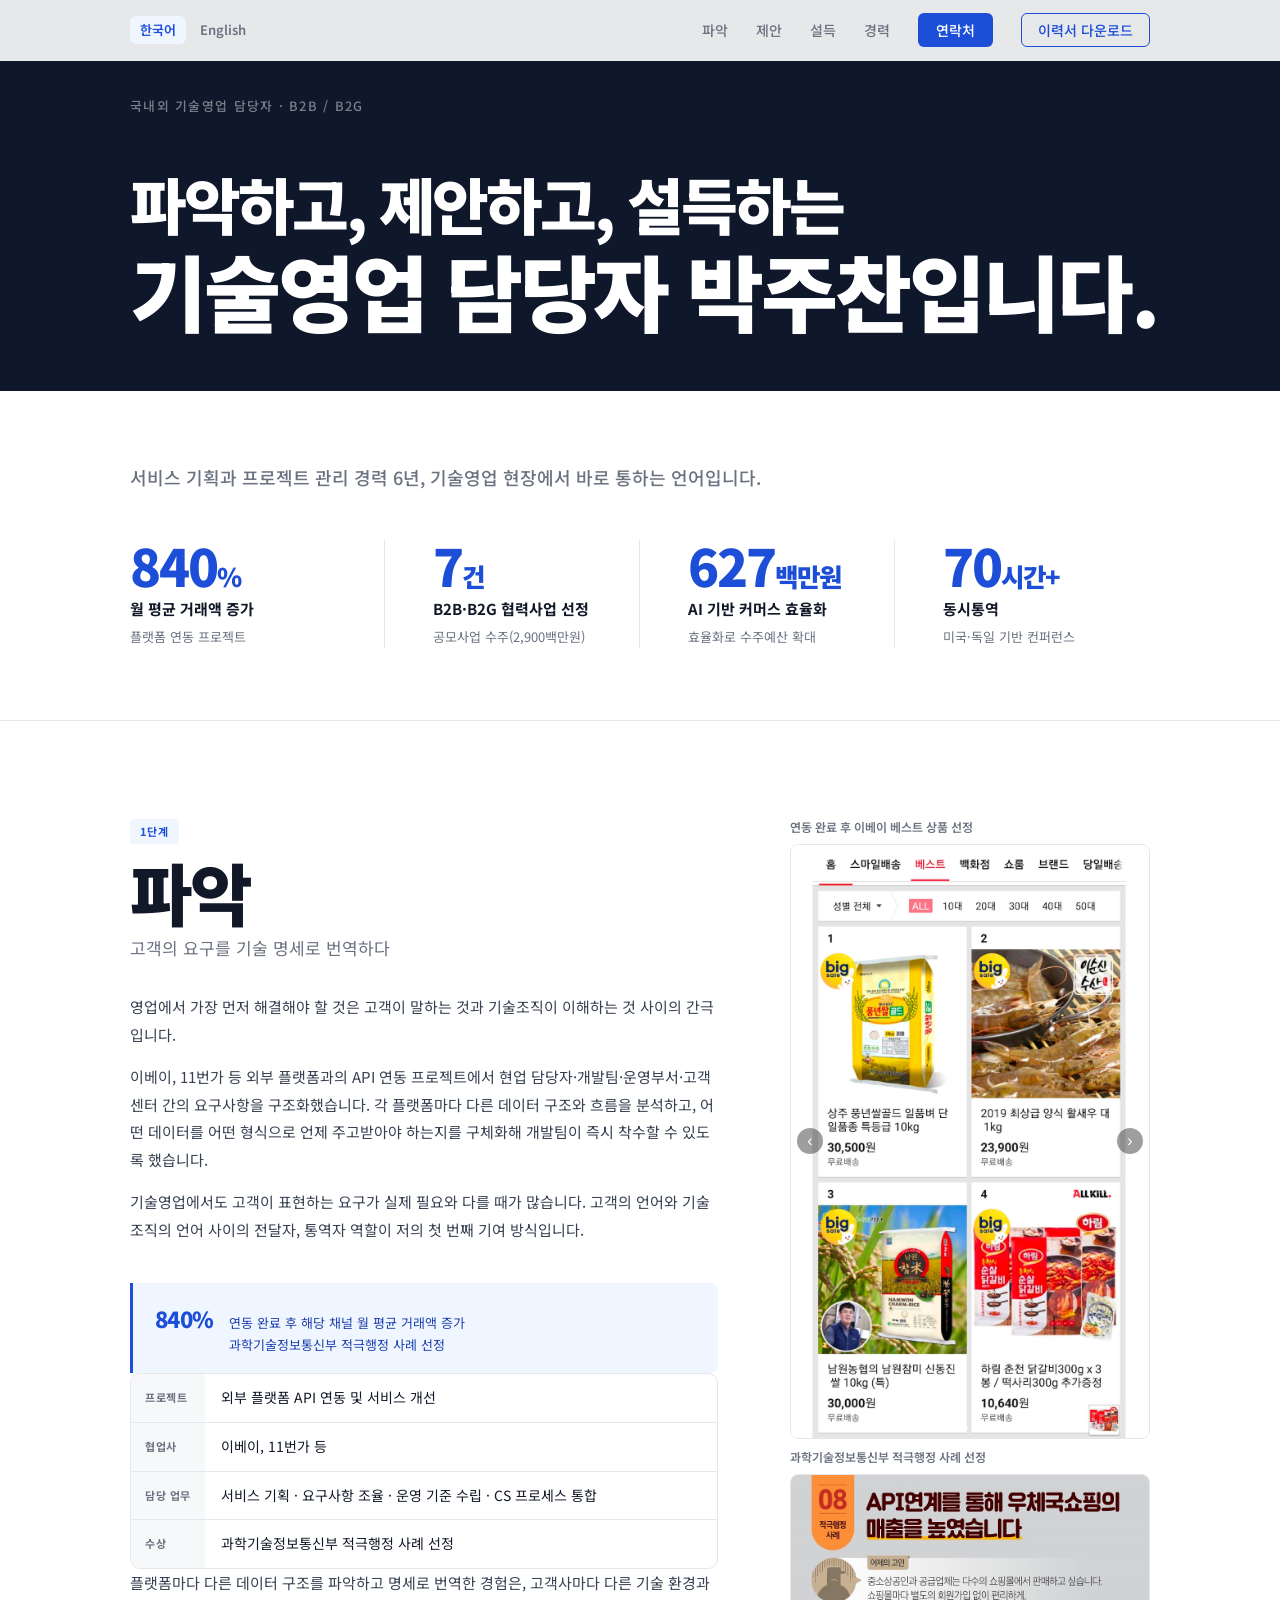
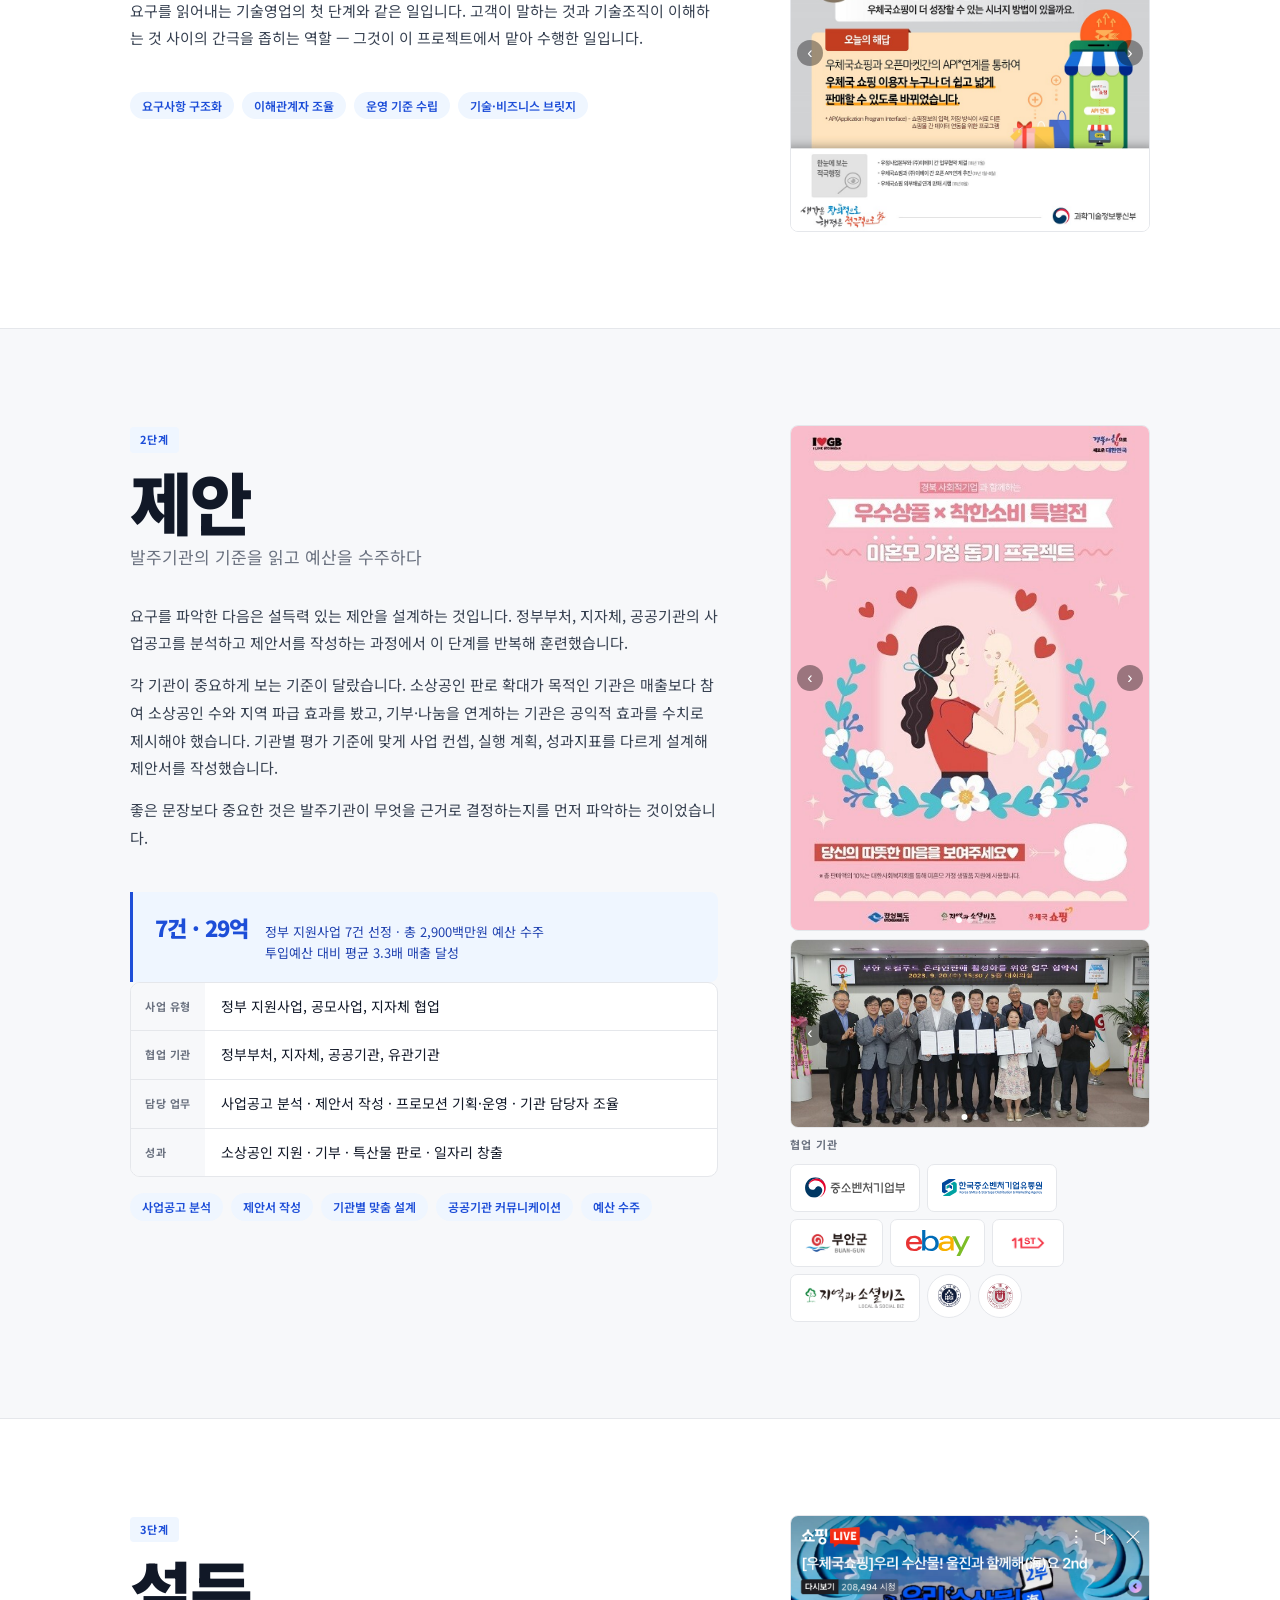
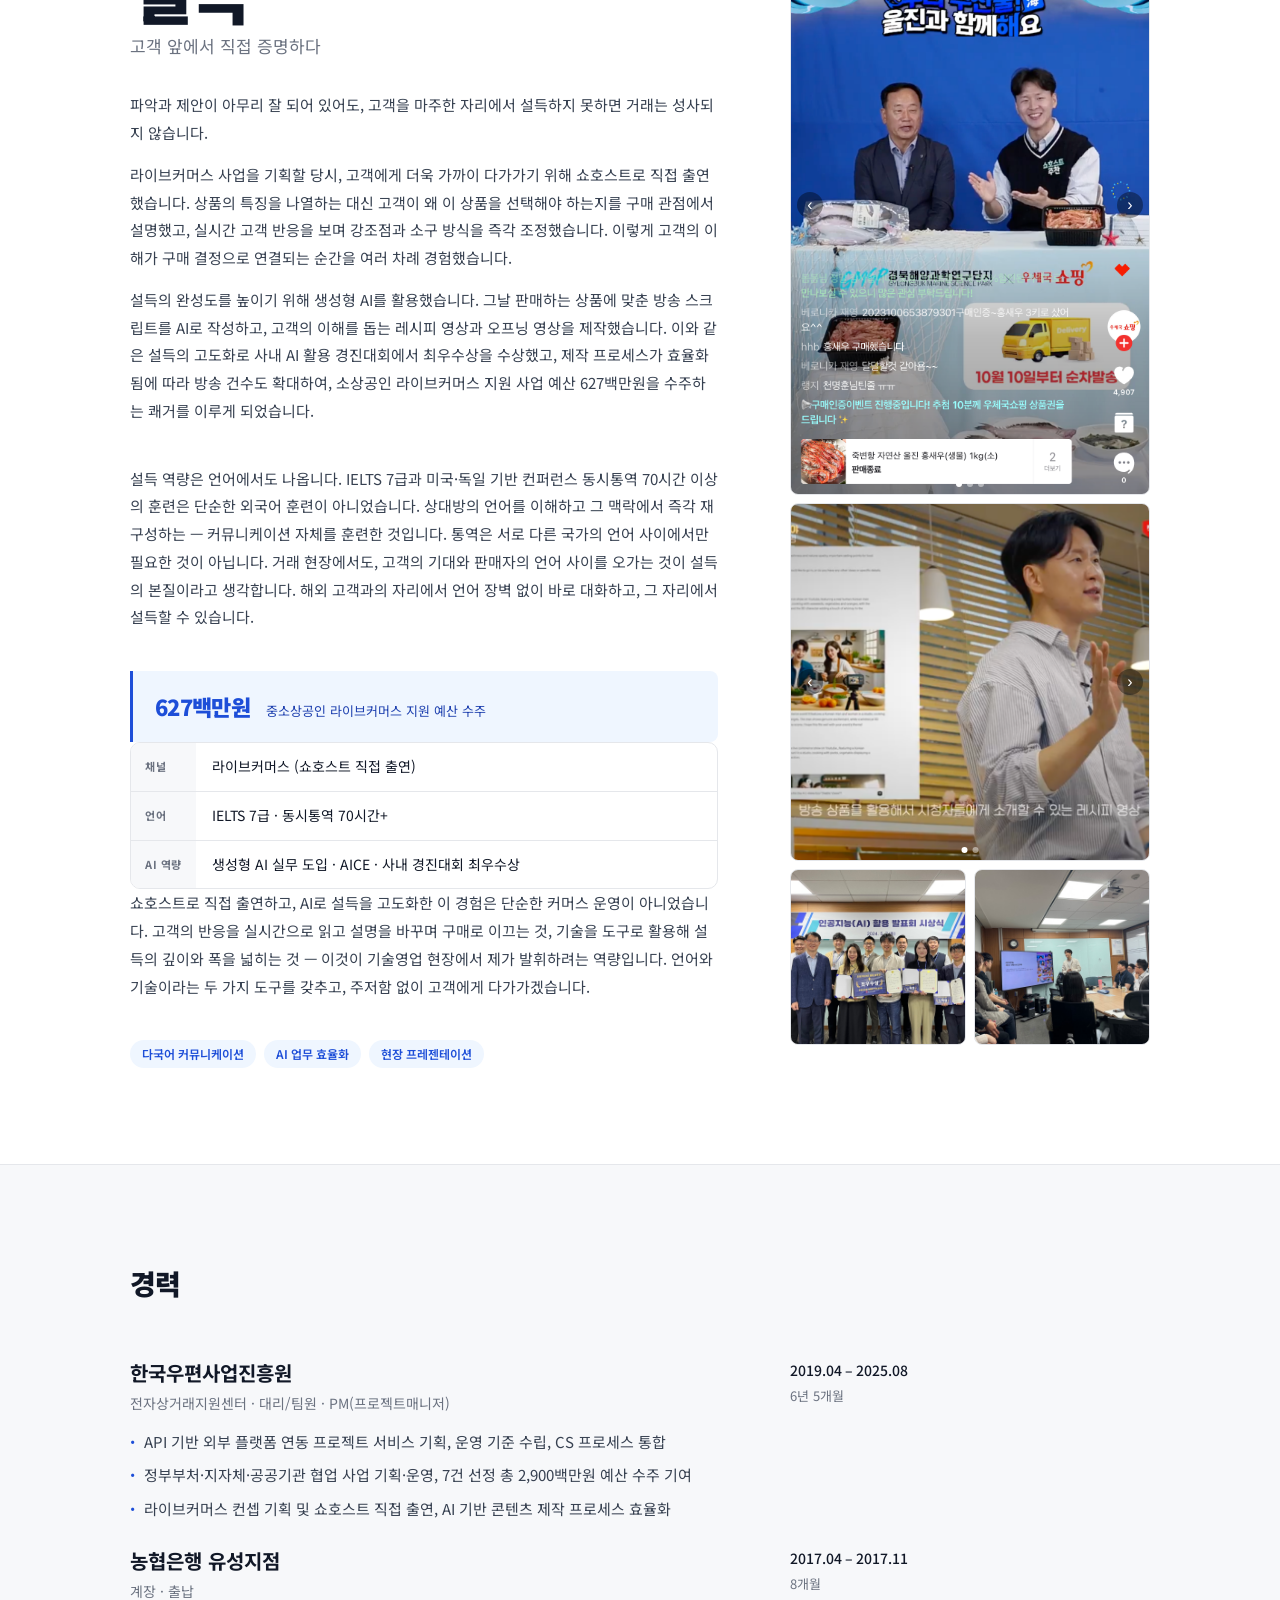
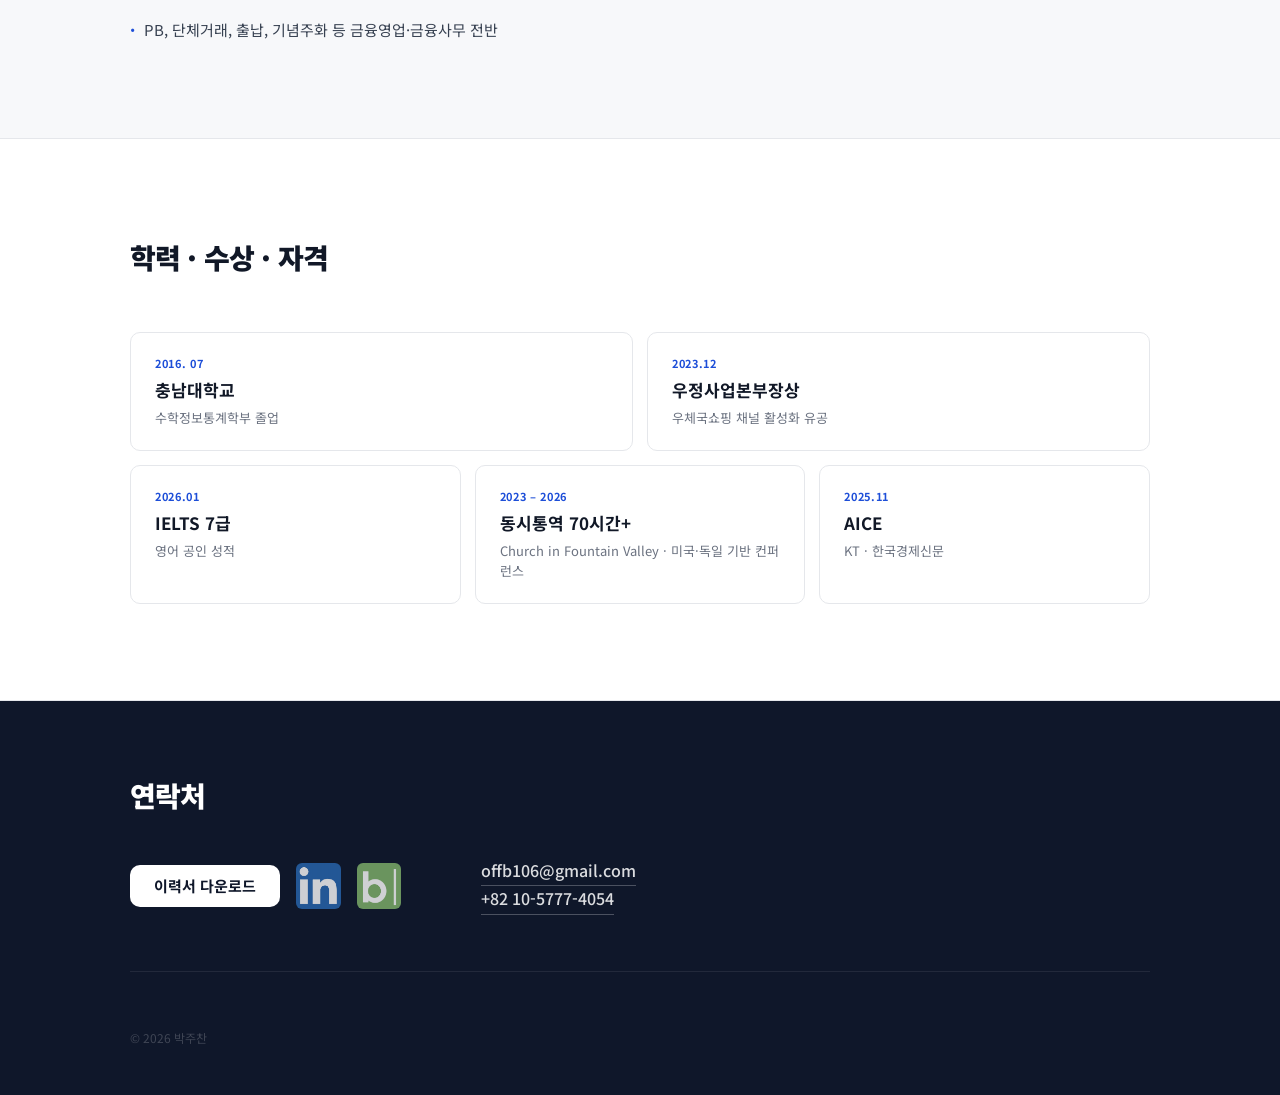
==== index.html @ 2ebd1a67 "Initial portfolio deployment Co-Authored-By: Claude Sonnet 4.6 <noreply@anthropic.com>" ====
<!DOCTYPE html>
<html lang="ko">
<head>
  <meta charset="UTF-8">
  <meta name="viewport" content="width=device-width, initial-scale=1.0">
  <title>박주찬 · 기술영업 담당자</title>
  <link rel="preconnect" href="https://fonts.googleapis.com">
  <link rel="preconnect" href="https://fonts.gstatic.com" crossorigin>
  <link href="https://fonts.googleapis.com/css2?family=Noto+Sans+KR:wght@300;400;500;700;900&display=swap" rel="stylesheet">
  <link rel="stylesheet" href="styles.css">
</head>
<body>

  <!-- ── Nav ── -->
  <nav class="site-nav" id="site-nav">
    <div class="nav-inner">
      <div class="lang-switch">
        <a href="index.html" class="lang-btn active">한국어</a>
        <a href="index-en.html" class="lang-btn">English</a>
      </div>
      <ul class="nav-links">
        <li><a href="#case-01">파악</a></li>
        <li><a href="#case-02">제안</a></li>
        <li><a href="#case-03">설득</a></li>
        <li><a href="#career">경력</a></li>
        <li><a href="#contact" class="btn-contact">연락처</a></li>
        <li><a href="[이력서] 20260617 파악하고, 제안하고, 설득하는 국내외 기술영업 담당자_offb106.pdf" download class="btn-nav-dl">이력서 다운로드</a></li>
      </ul>
    </div>
  </nav>

  <!-- ── 1  Hero ── -->
  <section class="hero" id="hero">
    <div class="container">
      

      
      <p class="eyebrow">국내외 기술영업 담당자 · B2B / B2G</p>
      <h1><span class="h1-pre">파악하고, 제안하고, 설득하는</span><br><span class="h1-main">기술영업 담당자 박주찬입니다.</span></h1>

    </div>
  </section>

  <!-- ── 2  Metrics ── -->
  <section class="metrics" id="metrics">
    <div class="container">
      
      <p class="metrics-intro">서비스 기획과 프로젝트 관리 경력 6년, 기술영업 현장에서 바로 통하는 언어입니다.</p>
      <div class="metrics-grid">

        <div class="metric-item fade-in">
          
          <div class="metric-val"><span class="count" data-target="840">0</span><span style="font-size:.5em">%</span></div>
          <div class="metric-label">월 평균 거래액 증가</div>
          <div class="metric-note">플랫폼 연동 프로젝트</div>
        </div>

        <div class="metric-item fade-in">
          
          <div class="metric-val"><span class="count" data-target="7">0</span><span style="font-size:.5em">건</span></div>
          <div class="metric-label">B2B·B2G 협력사업 선정</div>
          <div class="metric-note">공모사업 수주(2,900백만원)</div>
        </div>

        <div class="metric-item fade-in">
          
          <div class="metric-val"><span class="count" data-target="627">0</span><span style="font-size:.5em">백만원</span></div>
          <div class="metric-label">AI 기반 커머스 효율화</div>
          <div class="metric-note">효율화로 수주예산 확대</div>
        </div>

        <div class="metric-item fade-in">
          
          <div class="metric-val"><span class="count" data-target="70">0</span><span style="font-size:.5em">시간+</span></div>
          <div class="metric-label">동시통역</div>
          <div class="metric-note">미국·독일 기반 컨퍼런스</div>
        </div>

      </div>
    </div>
  </section>

  <!-- ── 3  파악 ── -->
  <section class="case-section" id="case-01">
    <div class="container">
      
      <div class="case-grid fade-in">

        <div class="case-body">
          

          
          <span class="case-tag">1단계</span>
          <h2 class="case-heading">파악</h2>
          <p class="case-subheading">고객의 요구를 기술 명세로 번역하다</p>

          
          <div class="case-text">
            <p>영업에서 가장 먼저 해결해야 할 것은 고객이 말하는 것과 기술조직이 이해하는 것 사이의 간극입니다.</p>
            <p>이베이, 11번가 등 외부 플랫폼과의 API 연동 프로젝트에서 현업 담당자·개발팀·운영부서·고객센터 간의 요구사항을 구조화했습니다. 각 플랫폼마다 다른 데이터 구조와 흐름을 분석하고, 어떤 데이터를 어떤 형식으로 언제 주고받아야 하는지를 구체화해 개발팀이 즉시 착수할 수 있도록 했습니다.</p>
            <p>기술영업에서도 고객이 표현하는 요구가 실제 필요와 다를 때가 많습니다. 고객의 언어와 기술조직의 언어 사이의 전달자, 통역자 역할이 저의 첫 번째 기여 방식입니다.</p>
          </div>

          
          <div class="case-outcome">
            <span class="outcome-num">840%</span>
            <span class="outcome-text">연동 완료 후 해당 채널 월 평균 거래액 증가<br>과학기술정보통신부 적극행정 사례 선정</span>
          </div>

          
          <dl class="info-list">
            <dt>프로젝트</dt>
            <dd>외부 플랫폼 API 연동 및 서비스 개선</dd>
            <dt>협업사</dt>
            <dd>이베이, 11번가 등</dd>
            <dt>담당 업무</dt>
            <dd>서비스 기획 · 요구사항 조율 · 운영 기준 수립 · CS 프로세스 통합</dd>
            <dt>수상</dt>
            <dd>과학기술정보통신부 적극행정 사례 선정</dd>
          </dl>

          
          <div class="case-text">
            <p>플랫폼마다 다른 데이터 구조를 파악하고 명세로 번역한 경험은, 고객사마다 다른 기술 환경과 요구를 읽어내는 기술영업의 첫 단계와 같은 일입니다. 고객이 말하는 것과 기술조직이 이해하는 것 사이의 간극을 좁히는 역할 — 그것이 이 프로젝트에서 맡아 수행한 일입니다.</p>
          </div>
          <div class="skill-tags">
            <span class="skill-tag">요구사항 구조화</span>
            <span class="skill-tag">이해관계자 조율</span>
            <span class="skill-tag">운영 기준 수립</span>
            <span class="skill-tag">기술·비즈니스 브릿지</span>
          </div>
        </div>

        <aside class="case-aside">
          
          
          <div class="case-gallery">
            <p class="gallery-caption">연동 완료 후 이베이 베스트 상품 선정</p>
            <div class="img-slider">
              <div class="slider-track">
                <img src="1. 플랫폼 연동 및 서비스 개선 프로젝트/이베이 베스트 1~4위 선정.png" alt="이베이 베스트 1~4위 선정" class="slider-slide">
                <img src="1. 플랫폼 연동 및 서비스 개선 프로젝트/이베이 일일 최고매출상품 선정.png" alt="이베이 일일 최고매출상품 선정" class="slider-slide">
              </div>
              <button class="slider-btn slider-prev" aria-label="이전">&#8249;</button>
              <button class="slider-btn slider-next" aria-label="다음">&#8250;</button>
              <div class="slider-dots">
                <button class="slider-dot active" aria-label="1번 사진"></button>
                <button class="slider-dot" aria-label="2번 사진"></button>
              </div>
            </div>
            <p class="gallery-caption">과학기술정보통신부 적극행정 사례 선정</p>
            <div class="img-slider">
              <div class="slider-track">
                <img src="1. 플랫폼 연동 및 서비스 개선 프로젝트/과학기술정보통신부 적극행정 사례 선정.jpg" alt="과학기술정보통신부 적극행정 사례 선정" class="slider-slide">
                <img src="1. 플랫폼 연동 및 서비스 개선 프로젝트/연동결과_11번가.png" alt="11번가 연동 결과" class="slider-slide">
              </div>
              <button class="slider-btn slider-prev" aria-label="이전">&#8249;</button>
              <button class="slider-btn slider-next" aria-label="다음">&#8250;</button>
              <div class="slider-dots">
                <button class="slider-dot active" aria-label="1번 사진"></button>
                <button class="slider-dot" aria-label="2번 사진"></button>
              </div>
            </div>
          </div>
        </aside>

      </div>

      <div class="case-body">
        <div class="case-main">
          
        </div>
        <aside class="case-aside"></aside>
      </div>
    </div>
  </section>

  <!-- ── 4  제안 ── -->
  <section class="case-section case-alt" id="case-02">
    <div class="container">
      
      <div class="case-grid fade-in">

        <div class="case-main">
          

          
          <span class="case-tag">2단계</span>
          <h2 class="case-heading">제안</h2>
          <p class="case-subheading">발주기관의 기준을 읽고 예산을 수주하다</p>

          
          <div class="case-text">
            <p>요구를 파악한 다음은 설득력 있는 제안을 설계하는 것입니다. 정부부처, 지자체, 공공기관의 사업공고를 분석하고 제안서를 작성하는 과정에서 이 단계를 반복해 훈련했습니다.</p>
            <p>각 기관이 중요하게 보는 기준이 달랐습니다. 소상공인 판로 확대가 목적인 기관은 매출보다 참여 소상공인 수와 지역 파급 효과를 봤고, 기부·나눔을 연계하는 기관은 공익적 효과를 수치로 제시해야 했습니다. 기관별 평가 기준에 맞게 사업 컨셉, 실행 계획, 성과지표를 다르게 설계해 제안서를 작성했습니다.</p>
            <p>좋은 문장보다 중요한 것은 발주기관이 무엇을 근거로 결정하는지를 먼저 파악하는 것이었습니다.</p>
          </div>

          
          <div class="case-outcome">
            <span class="outcome-num">7건 · 29억</span>
            <span class="outcome-text">정부 지원사업 7건 선정 · 총 2,900백만원 예산 수주<br>투입예산 대비 평균 3.3배 매출 달성</span>
          </div>

          

          
          <dl class="info-list">
            <dt>사업 유형</dt>
            <dd>정부 지원사업, 공모사업, 지자체 협업</dd>
            <dt>협업 기관</dt>
            <dd>정부부처, 지자체, 공공기관, 유관기관</dd>
            <dt>담당 업무</dt>
            <dd>사업공고 분석 · 제안서 작성 · 프로모션 기획·운영 · 기관 담당자 조율</dd>
            <dt>성과</dt>
            <dd>소상공인 지원 · 기부 · 특산물 판로 · 일자리 창출</dd>
          </dl>
          <div class="skill-tags">
            <span class="skill-tag">사업공고 분석</span>
            <span class="skill-tag">제안서 작성</span>
            <span class="skill-tag">기관별 맞춤 설계</span>
            <span class="skill-tag">공공기관 커뮤니케이션</span>
            <span class="skill-tag">예산 수주</span>
          </div>
        </div>

        <aside class="case-aside">
          
          <div class="case-gallery">
            <div class="img-slider">
              <div class="slider-track">
                <img src="2. 대외 협업형 사업 및 온라인 프로모션 운영/미혼모돕기.png" alt="미혼모돕기 1" class="slider-slide">
                <img src="2. 대외 협업형 사업 및 온라인 프로모션 운영/미혼모돕기2.jpg" alt="미혼모돕기 2" class="slider-slide">
                <img src="2. 대외 협업형 사업 및 온라인 프로모션 운영/부안 일자리.png" alt="부안 일자리" class="slider-slide">
              </div>
              <button class="slider-btn slider-prev" aria-label="이전">&#8249;</button>
              <button class="slider-btn slider-next" aria-label="다음">&#8250;</button>
              <div class="slider-dots">
                <button class="slider-dot active" aria-label="1번 사진"></button>
                <button class="slider-dot" aria-label="2번 사진"></button>
                <button class="slider-dot" aria-label="3번 사진"></button>
              </div>
            </div>
            <div class="img-slider">
              <div class="slider-track">
                <img src="2. 대외 협업형 사업 및 온라인 프로모션 운영/부안군 협약.jpg" alt="부안군 협약" class="slider-slide">
                <img src="2. 대외 협업형 사업 및 온라인 프로모션 운영/중소기업유통센터.png" alt="중소기업유통센터" class="slider-slide">
              </div>
              <button class="slider-btn slider-prev" aria-label="이전">&#8249;</button>
              <button class="slider-btn slider-next" aria-label="다음">&#8250;</button>
              <div class="slider-dots">
                <button class="slider-dot active" aria-label="1번 사진"></button>
                <button class="slider-dot" aria-label="2번 사진"></button>
              </div>
            </div>
            <div class="partner-section">
              <p class="partner-label">협업 기관</p>
              <div class="partner-logos">
                <div class="logo-card"><img src="logos/mss.svg" alt="중소벤처기업부"></div>
                <div class="logo-card"><img src="logos/kodma.svg" alt="한국중소벤처기업유통원"></div>
                <div class="logo-card"><img src="logos/buan.jpg" alt="부안군"></div>
                <div class="logo-card"><img src="logos/ebay.svg" alt="이베이"></div>
                <div class="logo-card logo-wide"><img src="logos/11st.png" alt="11번가"></div>
                <div class="logo-card"><img src="logos/sebiz.png" alt="지역과소셜비즈"></div>
                <div class="logo-card logo-circle"><img src="logos/Hannam_univ.gif" alt="한남대학교"></div>
                <div class="logo-card logo-circle"><img src="logos/Mokwon-Univ.jpg" alt="목원대학교"></div>
              </div>
            </div>
          </div>
        </aside>

      </div>
    </div>
  </section>

  <!-- ── 5  설득 ── -->
  <section class="case-section" id="case-03">
    <div class="container">
      
      <div class="case-grid fade-in">

        <div class="case-main">
          

          
          <span class="case-tag">3단계</span>
          <h2 class="case-heading">설득</h2>
          <p class="case-subheading">고객 앞에서 직접 증명하다</p>

          
          <div class="case-text">
            <p>파악과 제안이 아무리 잘 되어 있어도, 고객을 마주한 자리에서 설득하지 못하면 거래는 성사되지 않습니다.</p>
            <p>라이브커머스 사업을 기획할 당시, 고객에게 더욱 가까이 다가가기 위해 쇼호스트로 직접 출연했습니다. 상품의 특징을 나열하는 대신 고객이 왜 이 상품을 선택해야 하는지를 구매 관점에서 설명했고, 실시간 고객 반응을 보며 강조점과 소구 방식을 즉각 조정했습니다. 이렇게 고객의 이해가 구매 결정으로 연결되는 순간을 여러 차례 경험했습니다.</p>
            <p>설득의 완성도를 높이기 위해 생성형 AI를 활용했습니다. 그날 판매하는 상품에 맞춘 방송 스크립트를 AI로 작성하고, 고객의 이해를 돕는 레시피 영상과 오프닝 영상을 제작했습니다. 이와 같은 설득의 고도화로 사내 AI 활용 경진대회에서 최우수상을 수상했고, 제작 프로세스가 효율화됨에 따라 방송 건수도 확대하여, 소상공인 라이브커머스 지원 사업 예산 627백만원을 수주하는 쾌거를 이루게 되었습니다.</p>
          </div>

          
          <div class="case-text">
            <p>설득 역량은 언어에서도 나옵니다. IELTS 7급과 미국·독일 기반 컨퍼런스 동시통역 70시간 이상의 훈련은 단순한 외국어 훈련이 아니었습니다. 상대방의 언어를 이해하고 그 맥락에서 즉각 재구성하는 — 커뮤니케이션 자체를 훈련한 것입니다. 통역은 서로 다른 국가의 언어 사이에서만 필요한 것이 아닙니다. 거래 현장에서도, 고객의 기대와 판매자의 언어 사이를 오가는 것이 설득의 본질이라고 생각합니다. 해외 고객과의 자리에서 언어 장벽 없이 바로 대화하고, 그 자리에서 설득할 수 있습니다.</p>
          </div>

          
          <div class="case-outcome">
            <span class="outcome-num">627백만원</span>
            <span class="outcome-text">중소상공인 라이브커머스 지원 예산 수주</span>
          </div>

          
          
          <dl class="info-list">
            <dt>채널</dt>
            <dd>라이브커머스 (쇼호스트 직접 출연)</dd>
            <dt>언어</dt>
            <dd>IELTS 7급 · 동시통역 70시간+</dd>
            <dt>AI 역량</dt>
            <dd>생성형 AI 실무 도입 · AICE · 사내 경진대회 최우수상</dd>
          </dl>

          
          <div class="case-text">
            <p>쇼호스트로 직접 출연하고, AI로 설득을 고도화한 이 경험은 단순한 커머스 운영이 아니었습니다. 고객의 반응을 실시간으로 읽고 설명을 바꾸며 구매로 이끄는 것, 기술을 도구로 활용해 설득의 깊이와 폭을 넓히는 것 — 이것이 기술영업 현장에서 제가 발휘하려는 역량입니다. 언어와 기술이라는 두 가지 도구를 갖추고, 주저함 없이 고객에게 다가가겠습니다.</p>
          </div>
          <div class="skill-tags">
            <span class="skill-tag">다국어 커뮤니케이션</span>
            <span class="skill-tag">AI 업무 효율화</span>
            <span class="skill-tag">현장 프레젠테이션</span>
          </div>
        </div>

        <aside class="case-aside">
          
          <div class="case-gallery">
            <div class="img-slider">
              <div class="slider-track">
                <img src="3. 라이브커머스 및 AI기반 업무효율화/쇼호스트 1.png" alt="쇼호스트 1" class="slider-slide">
                <img src="3. 라이브커머스 및 AI기반 업무효율화/쇼호스트 2.png" alt="쇼호스트 2" class="slider-slide">
                <img src="3. 라이브커머스 및 AI기반 업무효율화/쇼호스트 3.png" alt="쇼호스트 3" class="slider-slide">
              </div>
              <button class="slider-btn slider-prev" aria-label="이전">&#8249;</button>
              <button class="slider-btn slider-next" aria-label="다음">&#8250;</button>
              <div class="slider-dots">
                <button class="slider-dot active" aria-label="1번 사진"></button>
                <button class="slider-dot" aria-label="2번 사진"></button>
                <button class="slider-dot" aria-label="3번 사진"></button>
              </div>
            </div>
            <div class="img-slider">
              <div class="slider-track">
                <img src="3. 라이브커머스 및 AI기반 업무효율화/인터뷰 영상 캡쳐 1.png" alt="인터뷰 영상 캡쳐 1" class="slider-slide gallery-square">
                <img src="3. 라이브커머스 및 AI기반 업무효율화/인터뷰 영상 캡쳐 2.png" alt="인터뷰 영상 캡쳐 2" class="slider-slide gallery-square">
              </div>
              <button class="slider-btn slider-prev" aria-label="이전">&#8249;</button>
              <button class="slider-btn slider-next" aria-label="다음">&#8250;</button>
              <div class="slider-dots">
                <button class="slider-dot active" aria-label="1번 사진"></button>
                <button class="slider-dot" aria-label="2번 사진"></button>
              </div>
            </div>
            <div class="gallery-grid-2">
              <img src="3. 라이브커머스 및 AI기반 업무효율화/인공지능 활용 발표회 1.jpeg" alt="인공지능 활용 발표회 1" class="gallery-img gallery-square">
              <img src="3. 라이브커머스 및 AI기반 업무효율화/인공지능 활용 발표회 2.jpeg" alt="인공지능 활용 발표회 2" class="gallery-img gallery-square">
            </div>
          </div>
        </aside>

      </div>
    </div>
  </section>

  <!-- ── 6  경력 ── -->
  <section class="case-section career-section" id="career">
    <div class="container">
      
      <h2 class="section-title">경력</h2>

      <div class="case-grid fade-in">
        <div class="case-main">
          
          <div class="career-content">
            <h3>한국우편사업진흥원</h3>
            <p class="career-role">전자상거래지원센터 · 대리/팀원 · PM(프로젝트매니저)</p>
            <ul>
              <li>API 기반 외부 플랫폼 연동 프로젝트 서비스 기획, 운영 기준 수립, CS 프로세스 통합</li>
              <li>정부부처·지자체·공공기관 협업 사업 기획·운영, 7건 선정 총 2,900백만원 예산 수주 기여</li>
              <li>라이브커머스 컨셉 기획 및 쇼호스트 직접 출연, AI 기반 콘텐츠 제작 프로세스 효율화</li>
            </ul>
          </div>
        </div>
        <aside class="case-aside">
          <div class="career-period">
            <span class="period-range">2019.04 – 2025.08</span>
            <span class="period-dur">6년 5개월</span>
          </div>
        </aside>
      </div>

      <div class="case-grid fade-in">
        <div class="case-main">
          
          <div class="career-content">
            <h3>농협은행 유성지점</h3>
            <p class="career-role">계장 · 출납</p>
            <ul>
              <li>PB, 단체거래, 출납, 기념주화 등 금융영업·금융사무 전반</li>
            </ul>
          </div>
        </div>
        <aside class="case-aside">
          <div class="career-period">
            <span class="period-range">2017.04 – 2017.11</span>
            <span class="period-dur">8개월</span>
          </div>
        </aside>
      </div>

    </div>
  </section>

  <!-- ── 7  자격·수상·활동 ── -->
  <section class="cred-section" id="credentials">
    <div class="container">
      
      <h2 class="section-title">학력 · 수상 · 자격</h2>
      <div class="cred-grid">

        <div class="cred-row cred-row-2">
          <div class="cred-item fade-in">
            
            <span class="cred-year">2016. 07</span>
            <span class="cred-title">충남대학교</span>
            <span class="cred-detail">수학정보통계학부 졸업</span>
          </div>
          <div class="cred-item fade-in">
            
            <span class="cred-year">2023.12</span>
            <span class="cred-title">우정사업본부장상</span>
            <span class="cred-detail">우체국쇼핑 채널 활성화 유공</span>
          </div>
        </div>

        <div class="cred-row cred-row-3">
          <div class="cred-item fade-in">
            
            <span class="cred-year">2026.01</span>
            <span class="cred-title">IELTS 7급</span>
            <span class="cred-detail">영어 공인 성적</span>
          </div>
          <div class="cred-item fade-in">
            
            <span class="cred-year">2023 – 2026</span>
            <span class="cred-title">동시통역 70시간+</span>
            <span class="cred-detail">Church in Fountain Valley · 미국·독일 기반 컨퍼런스</span>
          </div>
          <div class="cred-item fade-in">
            
            <span class="cred-year">2025.11</span>
            <span class="cred-title">AICE</span>
            <span class="cred-detail">KT · 한국경제신문</span>
          </div>
        </div>

      </div>
    </div>
  </section>

  <!-- ── 8  Footer ── -->
  <footer class="site-footer" id="contact">
    <div class="container">
      
      <h2 class="section-title" style="color:#fff; margin-bottom: 40px;">연락처</h2>
      <div class="footer-grid">

        <div class="footer-dl">
          
          <div class="footer-dl-row">
            <a href="[이력서] 20260617 파악하고, 제안하고, 설득하는 국내외 기술영업 담당자_offb106.pdf" download class="btn-download">이력서 다운로드</a>
            <div class="footer-social">
              <a href="https://www.linkedin.com/in/juchanp/" target="_blank" rel="noopener" class="social-link">
                <img src="Logos with link/linked in.png" alt="LinkedIn">
              </a>
              <a href="https://blog.naver.com/offb106" target="_blank" rel="noopener" class="social-link">
                <img src="Logos with link/naver blog.png" alt="네이버 블로그">
              </a>
            </div>
          </div>
        </div>

        <div class="footer-right">
          
          <a href="mailto:offb106@gmail.com" class="footer-email">offb106@gmail.com</a><br>
          <p class="footer-email">+82 10-5777-4054</p>
        </div>

      </div>
      <p class="footer-copy">© 2026 박주찬</p>
    </div>
  </footer>

  <script src="script.js"></script>
</body>
</html>
---- styles.css ----
/* ── Tokens ── */
:root {
  --bg:           #ffffff;
  --surface:      #f7f8fa;
  --border:       #e5e7eb;
  --text:         #111827;
  --muted:        #6b7280;
  --accent:       #1d4ed8;
  --accent-light: #eff6ff;
  --accent-mid:   #1e40af;
  --dark:         #0f172a;
  --radius:       10px;
  --shadow:       0 1px 3px rgba(0,0,0,.07), 0 4px 16px rgba(0,0,0,.05);
  --container:    1100px;
}

*, *::before, *::after { box-sizing: border-box; margin: 0; padding: 0; }

html { scroll-behavior: smooth; }

body {
  font-family: 'Noto Sans KR', sans-serif;
  color: var(--text);
  background: var(--bg);
  line-height: 1.6;
  -webkit-font-smoothing: antialiased;
}

/* ── Container ── */
.container {
  max-width: var(--container);
  margin: 0 auto;
  padding: 0 40px;
}

/* ── Nav ── */
.site-nav {
  position: fixed;
  top: 0; left: 0; right: 0;
  z-index: 100;
  background: rgba(255,255,255,0.9);
  backdrop-filter: blur(12px);
  -webkit-backdrop-filter: blur(12px);
  border-bottom: 1px solid transparent;
  transition: border-color 200ms, box-shadow 200ms;
}
.site-nav.scrolled {
  border-bottom-color: var(--border);
  box-shadow: 0 1px 12px rgba(0,0,0,.06);
}
.nav-inner {
  max-width: var(--container);
  margin: 0 auto;
  padding: 0 40px;
  height: 60px;
  display: flex;
  align-items: center;
  justify-content: space-between;
}
.nav-brand {
  font-weight: 700;
  font-size: 1rem;
  color: var(--text);
  text-decoration: none;
  letter-spacing: -.02em;
}
.lang-switch {
  display: flex;
  align-items: center;
  gap: 4px;
}
.lang-btn {
  font-size: .8125rem;
  font-weight: 600;
  color: var(--muted);
  text-decoration: none;
  padding: 4px 10px;
  border-radius: 6px;
  transition: color 150ms, background 150ms;
}
.lang-btn:hover { color: var(--text); background: var(--surface); }
.lang-btn.active {
  color: var(--accent);
  background: var(--accent-light);
}
.nav-links {
  list-style: none;
  display: flex;
  align-items: center;
  gap: 28px;
}
.nav-links a {
  color: var(--muted);
  text-decoration: none;
  font-size: .875rem;
  font-weight: 500;
  transition: color 150ms;
}
.nav-links a:hover { color: var(--text); }
.btn-contact {
  background: var(--accent) !important;
  color: #fff !important;
  padding: 7px 18px;
  border-radius: 6px;
  transition: background 150ms !important;
}
.btn-contact:hover { background: var(--accent-mid) !important; }
.btn-nav-dl {
  border: 1.5px solid var(--accent) !important;
  color: var(--accent) !important;
  padding: 6px 16px;
  border-radius: 6px;
  font-weight: 600;
  transition: background 150ms, color 150ms !important;
  white-space: nowrap;
}
.btn-nav-dl:hover { background: var(--accent-light) !important; }

/* ── Hero ── */
.hero {
  background: var(--dark);
  color: #fff;
  min-height: 40vh;
  display: flex;
  align-items: center;
  padding: 96px 0 56px;
}
.hero .container {
  display: flex;
  flex-direction: column;
  gap: 28px;
}
.eyebrow {
  font-size: .8rem;
  font-weight: 500;
  letter-spacing: .1em;
  text-transform: uppercase;
  color: rgba(255,255,255,0.45);
}
.hero h1 {
  font-size: clamp(3rem, 7vw, 5.5rem);
  font-weight: 900;
  line-height: 1.08;
  letter-spacing: -.035em;
}
.h1-pre {
  font-size: .7em;
}
.h1-main {
  font-size: .95em;
  white-space: nowrap;
}
.hero-desc {
  font-size: 1rem;
  color: rgba(255,255,255,0.55);
  line-height: 1.75;
}
.stage-flow {
  display: flex;
  align-items: flex-start;
  gap: 24px;
  margin-top: 12px;
}
.stage-item {
  display: flex;
  flex-direction: column;
  gap: 3px;
}
.stage-num {
  font-size: .6875rem;
  font-weight: 700;
  letter-spacing: .1em;
  color: var(--accent);
}
.stage-item strong {
  font-size: 1.25rem;
  font-weight: 700;
  letter-spacing: -.02em;
  color: #fff;
}
.stage-item span {
  font-size: .8125rem;
  color: rgba(255,255,255,0.4);
}
.stage-arrow {
  color: rgba(255,255,255,0.2);
  font-size: 1.125rem;
  padding-top: 26px;
  align-self: flex-start;
}

/* ── Metrics ── */
.metrics {
  padding: 72px 0;
  border-bottom: 1px solid var(--border);
}
.metrics-intro {
  font-size: 1.125rem;
  font-weight: 500;
  color: var(--muted);
  margin-bottom: 48px;
  line-height: 1.6;
}
.metrics-grid {
  display: grid;
  grid-template-columns: repeat(4, 1fr);
}
.metric-item {
  display: flex;
  flex-direction: column;
  gap: 6px;
  padding: 0 48px 0 0;
  border-right: 1px solid var(--border);
}
.metric-item + .metric-item { padding-left: 48px; }
.metric-item:last-child { border-right: none; padding-right: 0; }
.metric-val {
  font-size: clamp(2.25rem, 4vw, 3.25rem);
  font-weight: 900;
  letter-spacing: -.04em;
  color: var(--accent);
  line-height: 1;
  font-feature-settings: "tnum";
}
.metric-label {
  font-size: .9375rem;
  font-weight: 700;
  color: var(--text);
}
.metric-note {
  font-size: .8125rem;
  color: var(--muted);
}

/* ── Case Sections ── */
.case-section {
  padding: 96px 0;
  border-bottom: 1px solid var(--border);
}
.case-alt { background: var(--surface); }

.case-grid {
  display: grid;
  grid-template-columns: 1fr 360px;
  gap: 72px;
  align-items: start;
}
.case-grid + .case-grid {
  margin-top: 0;
}
.career-section .case-grid + .case-grid {
  margin-top: 24px;
}
.case-tag {
  display: inline-block;
  font-size: .6875rem;
  font-weight: 700;
  letter-spacing: .1em;
  text-transform: uppercase;
  color: var(--accent);
  background: var(--accent-light);
  padding: 4px 10px;
  border-radius: 4px;
  margin-bottom: 14px;
}
.case-heading {
  font-size: clamp(2.75rem, 5.5vw, 4.25rem);
  font-weight: 900;
  letter-spacing: -.04em;
  line-height: 1;
  margin-bottom: 8px;
}
.case-subheading {
  font-size: 1.0625rem;
  color: var(--muted);
  margin-bottom: 32px;
  font-weight: 400;
}
.case-text {
  display: flex;
  flex-direction: column;
  gap: 14px;
  margin-bottom: 40px;
}
.case-text p {
  font-size: .9375rem;
  line-height: 1.85;
  color: #374151;
}
.case-outcome {
  display: flex;
  align-items: baseline;
  gap: 16px;
  padding: 18px 22px;
  background: var(--accent-light);
  border-left: 3px solid var(--accent);
  border-radius: 0 8px 8px 0;
}
.outcome-num {
  font-size: 1.375rem;
  font-weight: 900;
  color: var(--accent);
  letter-spacing: -.03em;
  white-space: nowrap;
  flex-shrink: 0;
}
.outcome-text {
  font-size: .8125rem;
  line-height: 1.65;
  color: #1e40af;
}

/* Skill tags */
.skill-tags {
  display: flex;
  flex-wrap: wrap;
  gap: 8px;
  margin-top: 16px;
}
.skill-tag {
  font-size: .75rem;
  font-weight: 600;
  color: var(--accent);
  background: var(--accent-light);
  border-radius: 999px;
  padding: 4px 12px;
}

/* Pillars (Case 03) */
.pillars {
  display: grid;
  grid-template-columns: 1fr 1fr;
  gap: 14px;
  margin-bottom: 32px;
}
.pillar {
  padding: 18px 20px;
  background: var(--surface);
  border: 1px solid var(--border);
  border-radius: var(--radius);
}
.pillar strong {
  display: block;
  font-size: .9375rem;
  font-weight: 700;
  margin-bottom: 6px;
  color: var(--text);
}
.pillar p {
  font-size: .8125rem;
  color: var(--muted);
  line-height: 1.65;
}

/* ── Aside ── */
.case-aside {
  position: sticky;
  top: 80px;
  display: flex;
  flex-direction: column;
  gap: 20px;
}
.info-list {
  display: grid;
  grid-template-columns: auto 1fr;
  border: 1px solid var(--border);
  border-radius: var(--radius);
  overflow: hidden;
  background: var(--bg);
}
.case-alt .info-list { background: var(--bg); }
.info-list dt {
  padding: 13px 14px;
  font-size: .6875rem;
  font-weight: 700;
  letter-spacing: .05em;
  text-transform: uppercase;
  color: var(--muted);
  background: var(--surface);
  border-bottom: 1px solid var(--border);
  white-space: nowrap;
  align-self: stretch;
  display: flex;
  align-items: center;
}
.info-list dd {
  padding: 13px 16px;
  font-size: .875rem;
  color: var(--text);
  line-height: 1.55;
  border-bottom: 1px solid var(--border);
}
.info-list dt:last-of-type,
.info-list dd:last-child { border-bottom: none; }

/* Partner logos */
.partner-section { }
.partner-label {
  font-size: .6875rem;
  font-weight: 700;
  letter-spacing: .08em;
  text-transform: uppercase;
  color: var(--muted);
  margin-bottom: 10px;
}
.partner-logos {
  display: flex;
  flex-wrap: wrap;
  gap: 7px;
}
.logo-card {
  display: flex;
  align-items: center;
  justify-content: center;
  padding: 8px 14px;
  height: 48px;
  min-width: 72px;
  background: var(--bg);
  border: 1px solid var(--border);
  border-radius: 7px;
  transition: box-shadow 180ms, border-color 180ms;
}
.logo-card:hover {
  box-shadow: var(--shadow);
  border-color: #bfdbfe;
}
.logo-card img {
  height: 26px;
  width: auto;
  max-width: 100px;
  object-fit: contain;
  display: block;
}
.logo-wide img { height: 36px; max-width: 80px; }
.logo-circle {
  min-width: auto;
  padding: 8px;
  height: 44px;
  width: 44px;
  border-radius: 50%;
}
.logo-circle img {
  height: 26px;
  width: 26px;
  object-fit: contain;
  border-radius: 50%;
}

/* ── Career ── */
.career-section {
  background: var(--surface);
}
.section-title {
  font-size: 1.75rem;
  font-weight: 900;
  letter-spacing: -.03em;
  margin-bottom: 52px;
}
.career-items {
  display: flex;
  flex-direction: column;
  gap: 0;
}
.career-item {
  display: grid;
  grid-template-columns: 200px 1fr;
  gap: 40px;
  padding: 40px 0;
  border-bottom: 1px solid var(--border);
}
.career-item:first-child { padding-top: 0; }
.career-item:last-child { border-bottom: none; padding-bottom: 0; }
.career-period {
  display: flex;
  flex-direction: column;
  gap: 4px;
  padding-top: 2px;
}
.period-range {
  font-size: .875rem;
  font-weight: 500;
  color: var(--text);
}
.period-dur {
  font-size: .8125rem;
  color: var(--muted);
}
.career-content h3 {
  font-size: 1.25rem;
  font-weight: 700;
  margin-bottom: 3px;
}
.career-role {
  font-size: .875rem;
  color: var(--muted);
  margin-bottom: 14px;
}
.career-content ul {
  list-style: none;
  display: flex;
  flex-direction: column;
  gap: 8px;
}
.career-content li {
  font-size: .9375rem;
  color: #374151;
  line-height: 1.7;
  padding-left: 14px;
  position: relative;
}
.career-content li::before {
  content: '·';
  position: absolute;
  left: 0;
  color: var(--accent);
  font-weight: 900;
}

/* ── Credentials ── */
.cred-section {
  padding: 96px 0;
  border-bottom: 1px solid var(--border);
}
.cred-grid {
  display: flex;
  flex-direction: column;
  gap: 14px;
}
.cred-row {
  display: grid;
  gap: 14px;
}
.cred-row-2 { grid-template-columns: 1fr 1fr; }
.cred-row-3 { grid-template-columns: 1fr 1fr 1fr; }
.cred-item {
  display: flex;
  flex-direction: column;
  gap: 4px;
  padding: 22px 24px;
  border: 1px solid var(--border);
  border-radius: var(--radius);
  transition: box-shadow 180ms, border-color 180ms;
}
.cred-item:hover {
  box-shadow: var(--shadow);
  border-color: #bfdbfe;
}
.cred-year {
  font-size: .6875rem;
  font-weight: 700;
  letter-spacing: .06em;
  color: var(--accent);
  text-transform: uppercase;
}
.cred-title {
  font-size: 1.0625rem;
  font-weight: 700;
  color: var(--text);
}
.cred-detail {
  font-size: .8125rem;
  color: var(--muted);
  line-height: 1.55;
}

/* ── Footer ── */
.site-footer {
  background: var(--dark);
  color: #fff;
  padding: 72px 0 48px;
}
.footer-grid {
  display: flex;
  justify-content: flex-start;
  align-items: center;
  gap: 80px;
  margin-bottom: 56px;
  padding-bottom: 56px;
  border-bottom: 1px solid rgba(255,255,255,0.08);
}
.footer-name {
  font-size: 1.625rem;
  font-weight: 900;
  letter-spacing: -.04em;
  margin-bottom: 6px;
}
.footer-tagline {
  font-size: .9375rem;
  color: rgba(255,255,255,0.45);
  margin-bottom: 10px;
}
.footer-desc {
  font-size: .875rem;
  color: rgba(255,255,255,0.35);
  line-height: 1.65;
}
.footer-dl {
  display: flex;
  flex-direction: column;
  gap: 8px;
}
.footer-dl-row {
  display: flex;
  align-items: center;
  gap: 16px;
}
.btn-download {
  display: inline-block;
  height: 42px;
  line-height: 42px;
  padding: 0 24px;
  background: #fff;
  color: #0f172a;
  font-size: .9375rem;
  font-weight: 700;
  border-radius: var(--radius);
  text-decoration: none;
  transition: opacity .15s;
  white-space: nowrap;
}
.btn-download:hover { opacity: .85; }
.footer-social {
  display: flex;
  gap: 16px;
  align-items: center;
  justify-content: center;
}
.social-link {
  display: flex;
  align-items: center;
  opacity: 0.8;
  transition: opacity .15s;
}
.social-link:hover { opacity: 1; }
.social-link img {
  width: auto;
  height: 46px;
  object-fit: contain;
  border-radius: 6px;
}
.footer-email {
  display: inline-block;
  color: rgba(255,255,255,0.85);
  font-size: 1rem;
  font-weight: 500;
  text-decoration: none;
  border-bottom: 1px solid rgba(255,255,255,0.25);
  padding-bottom: 2px;
  transition: border-color 150ms, color 150ms;
}
.footer-email:hover {
  color: #fff;
  border-color: #fff;
}
.footer-copy {
  font-size: .75rem;
  color: rgba(255,255,255,0.2);
}

/* ── Case Gallery ── */
.case-gallery {
  display: flex;
  flex-direction: column;
  gap: 8px;
}
.gallery-caption {
  font-size: .75rem;
  font-weight: 600;
  color: var(--muted);
  margin: 0;
}
.gallery-img {
  width: 100%;
  display: block;
  border-radius: 8px;
  border: 1px solid var(--border);
  object-fit: cover;
}
.gallery-square {
  aspect-ratio: 1 / 1;
  object-fit: cover;
}
.crop-mid {
  object-position: 30% center;
}
.gallery-grid-2 {
  display: grid;
  grid-template-columns: 1fr 1fr;
  gap: 8px;
}
.gallery-grid-3 {
  display: grid;
  grid-template-columns: 1fr 1fr 1fr;
  gap: 8px;
}

/* ── Image Slider ── */
.img-slider {
  position: relative;
  overflow: hidden;
  border-radius: 8px;
  border: 1px solid var(--border);
}
.slider-track {
  display: flex;
  align-items: flex-start;
  transition: transform 380ms cubic-bezier(.4,0,.2,1);
}
.slider-slide {
  min-width: 100%;
  width: 100%;
  display: block;
  border-radius: 0;
  border: none;
}
.slider-btn {
  position: absolute;
  top: 50%;
  transform: translateY(-50%);
  background: rgba(0, 0, 0, 0.38);
  color: #fff;
  border: none;
  border-radius: 50%;
  width: 26px;
  height: 26px;
  font-size: 16px;
  line-height: 1;
  cursor: pointer;
  z-index: 2;
  display: flex;
  align-items: center;
  justify-content: center;
  padding: 0;
  transition: background .15s;
}
.slider-btn:hover { background: rgba(0,0,0,.6); }
.slider-prev { left: 6px; }
.slider-next { right: 6px; }
.slider-dots {
  position: absolute;
  bottom: 7px;
  left: 50%;
  transform: translateX(-50%);
  display: flex;
  gap: 5px;
  z-index: 2;
}
.slider-dot {
  width: 6px;
  height: 6px;
  border-radius: 50%;
  background: rgba(255,255,255,.45);
  border: none;
  padding: 0;
  cursor: pointer;
  transition: background .15s;
}
.slider-dot.active { background: #fff; }

/* ── Section IDs ── */
.sec-id {
  display: block;
  font-size: .625rem;
  font-weight: 700;
  letter-spacing: .06em;
  font-family: 'Courier New', monospace;
  line-height: 1;
  margin-bottom: 8px;
  pointer-events: none;
  user-select: none;
}
.sec-id.l1 { color: #16a34a; }
.sec-id.l2 { color: #9ca3af; }
.sec-id.l3 { color: #d1d5db; }
.sec-id.on-dark.l1 { color: #4ade80; }
.sec-id.on-dark.l2 { color: rgba(255,255,255,0.3); }
.sec-id.on-dark.l3 { color: rgba(255,255,255,0.15); }

/* ── Fade-in animation ── */
.fade-in {
  opacity: 0;
  transform: translateY(22px);
  transition: opacity 550ms ease, transform 550ms ease;
}
.fade-in.visible {
  opacity: 1;
  transform: none;
}

/* ── Responsive: Tablet ── */
@media (max-width: 1024px) {
  .case-grid {
    grid-template-columns: 1fr;
    gap: 40px;
  }
  .case-aside {
    position: static;
  }
  .metrics-grid {
    grid-template-columns: repeat(2, 1fr);
    gap: 0;
    row-gap: 40px;
  }
  .metric-item {
    padding: 0 40px 0 0;
  }
  .metric-item + .metric-item { padding-left: 0; }
  .metric-item:nth-child(2) { border-right: none; padding-right: 0; }
  .metric-item:nth-child(3) { border-right: 1px solid var(--border); padding-right: 40px; }
  .metric-item:nth-child(3),
  .metric-item:nth-child(4) { padding-top: 40px; border-top: 1px solid var(--border); }
  .metric-item:last-child { border-right: none; }
  .pillars { grid-template-columns: 1fr; }
  .cred-grid { grid-template-columns: repeat(2, 1fr); }
}

/* ── Responsive: Mobile ── */
@media (max-width: 680px) {
  .container { padding: 0 20px; }
  .nav-inner { padding: 0 20px; }
  .nav-links li:not(:last-child) { display: none; }
  .hero { padding: 100px 0 60px; }
  .hero .container { gap: 22px; }
  .stage-flow {
    flex-direction: column;
    gap: 16px;
  }
  .stage-arrow { display: none; }
  .metrics { padding: 48px 0; }
  .metrics-grid {
    grid-template-columns: 1fr 1fr;
    gap: 0;
    row-gap: 32px;
  }
  .metric-item {
    padding: 0 24px 0 0;
    border-right: 1px solid var(--border);
  }
  .metric-item:nth-child(even) {
    border-right: none;
    padding-right: 0;
    padding-left: 24px;
  }
  .metric-item:nth-child(3) { border-right: 1px solid var(--border); padding-right: 24px; }
  .metric-item:nth-child(3),
  .metric-item:nth-child(4) { padding-top: 32px; border-top: 1px solid var(--border); }
  .case-section { padding: 60px 0; }
  .career-item { grid-template-columns: 1fr; gap: 10px; }
  .cred-grid { grid-template-columns: 1fr 1fr; }
  .footer-grid { flex-direction: column; gap: 28px; }
}
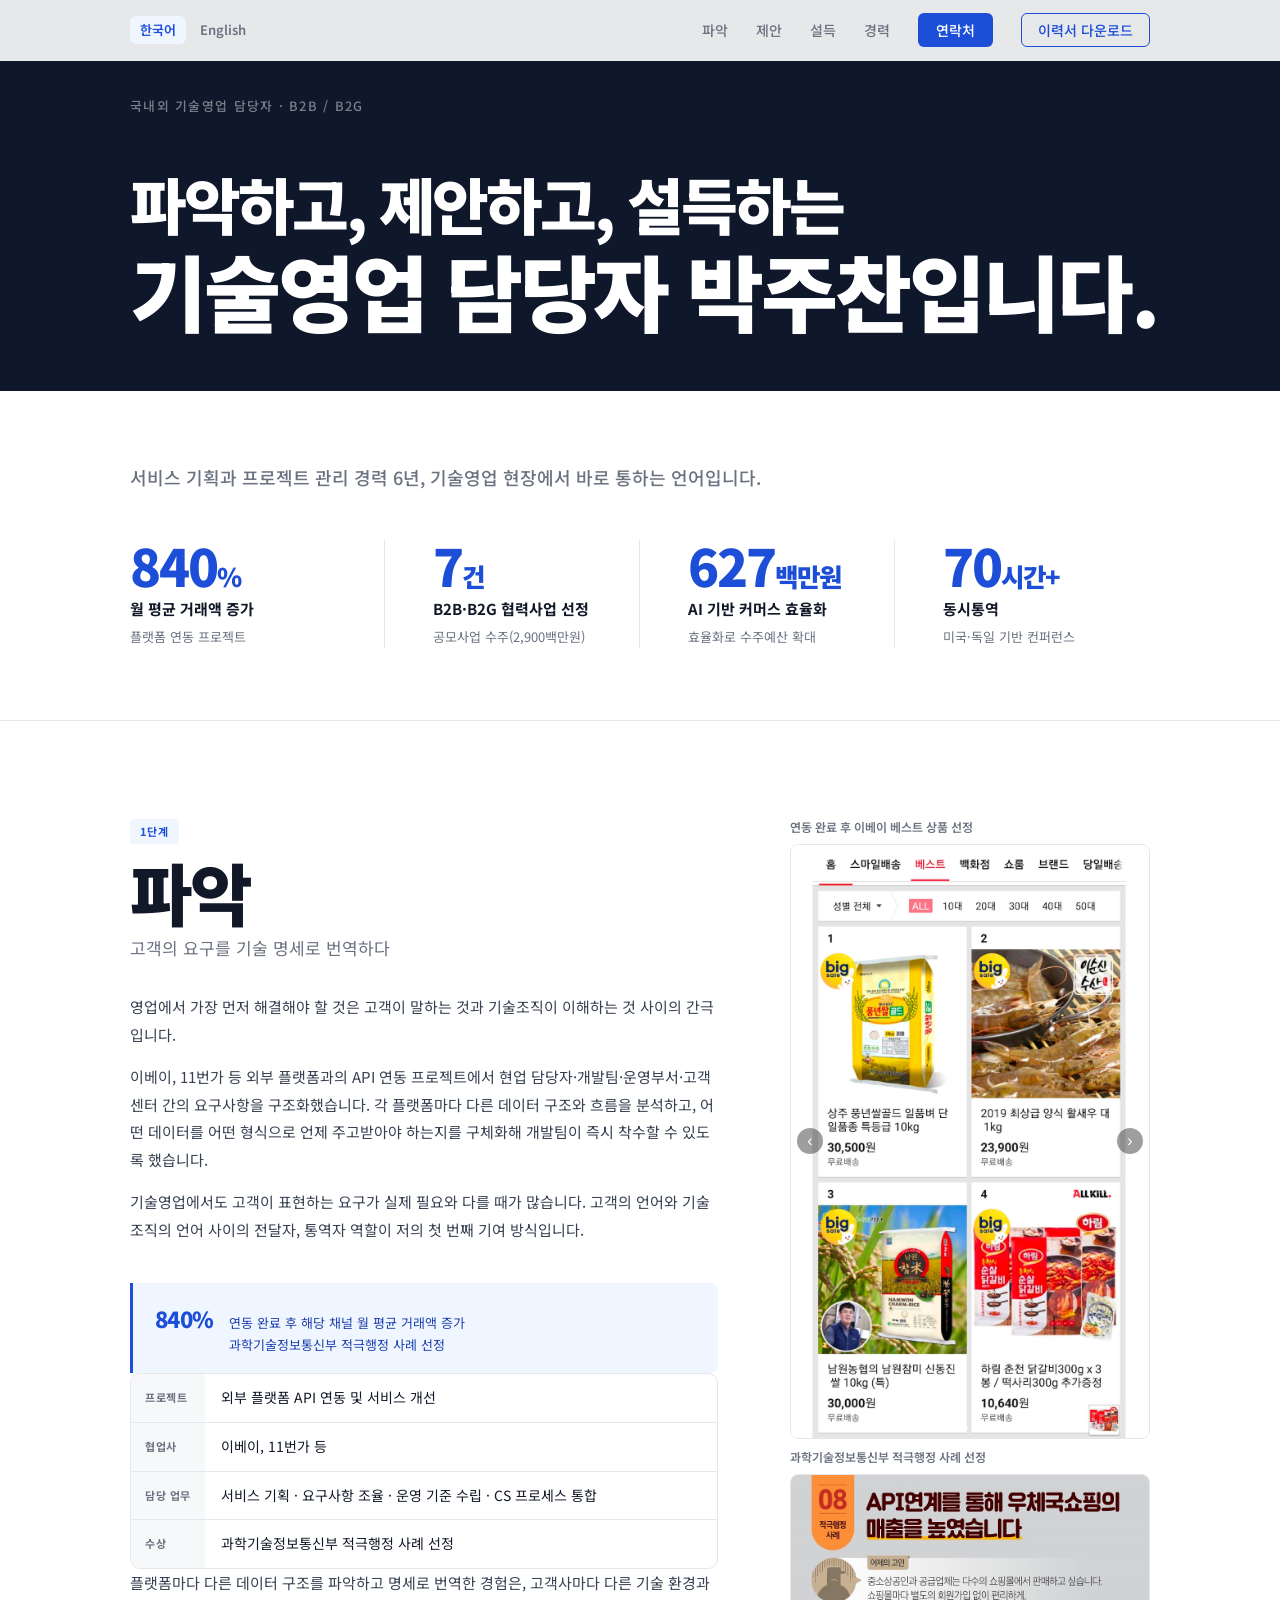
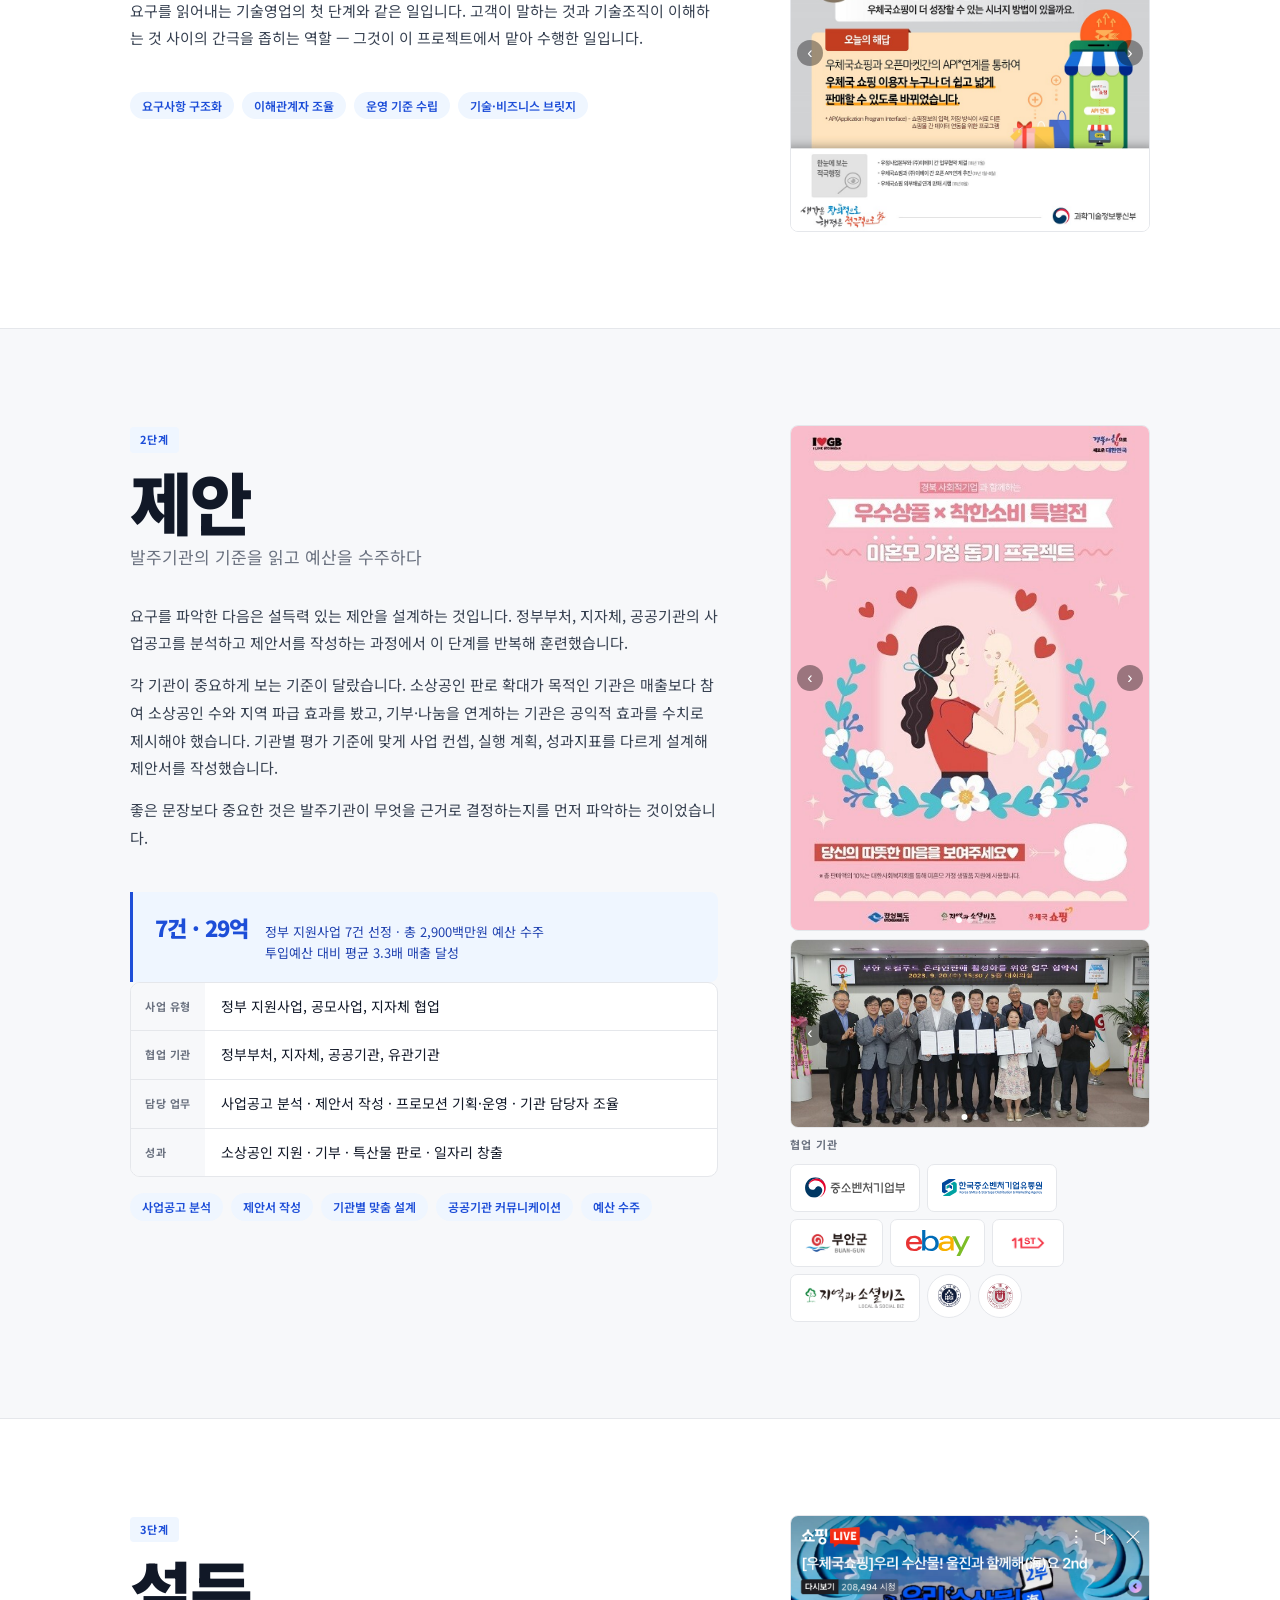
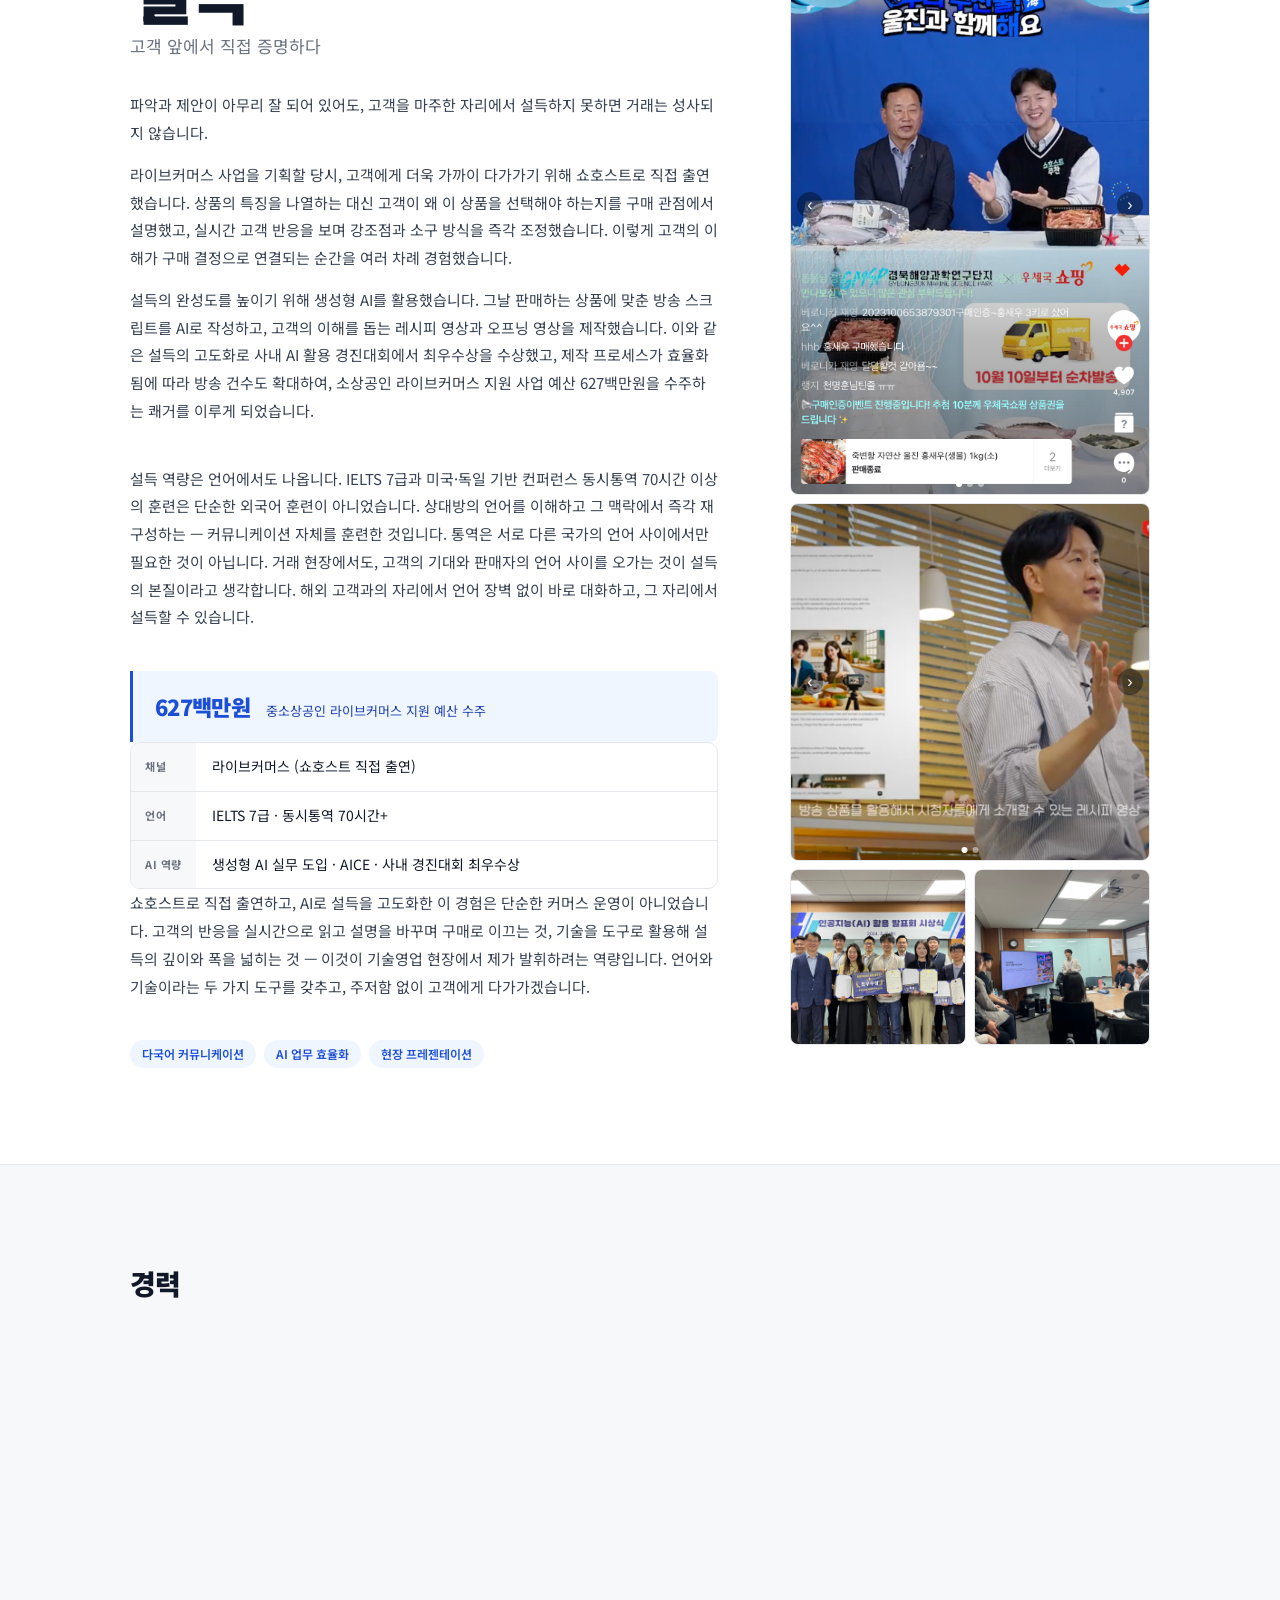
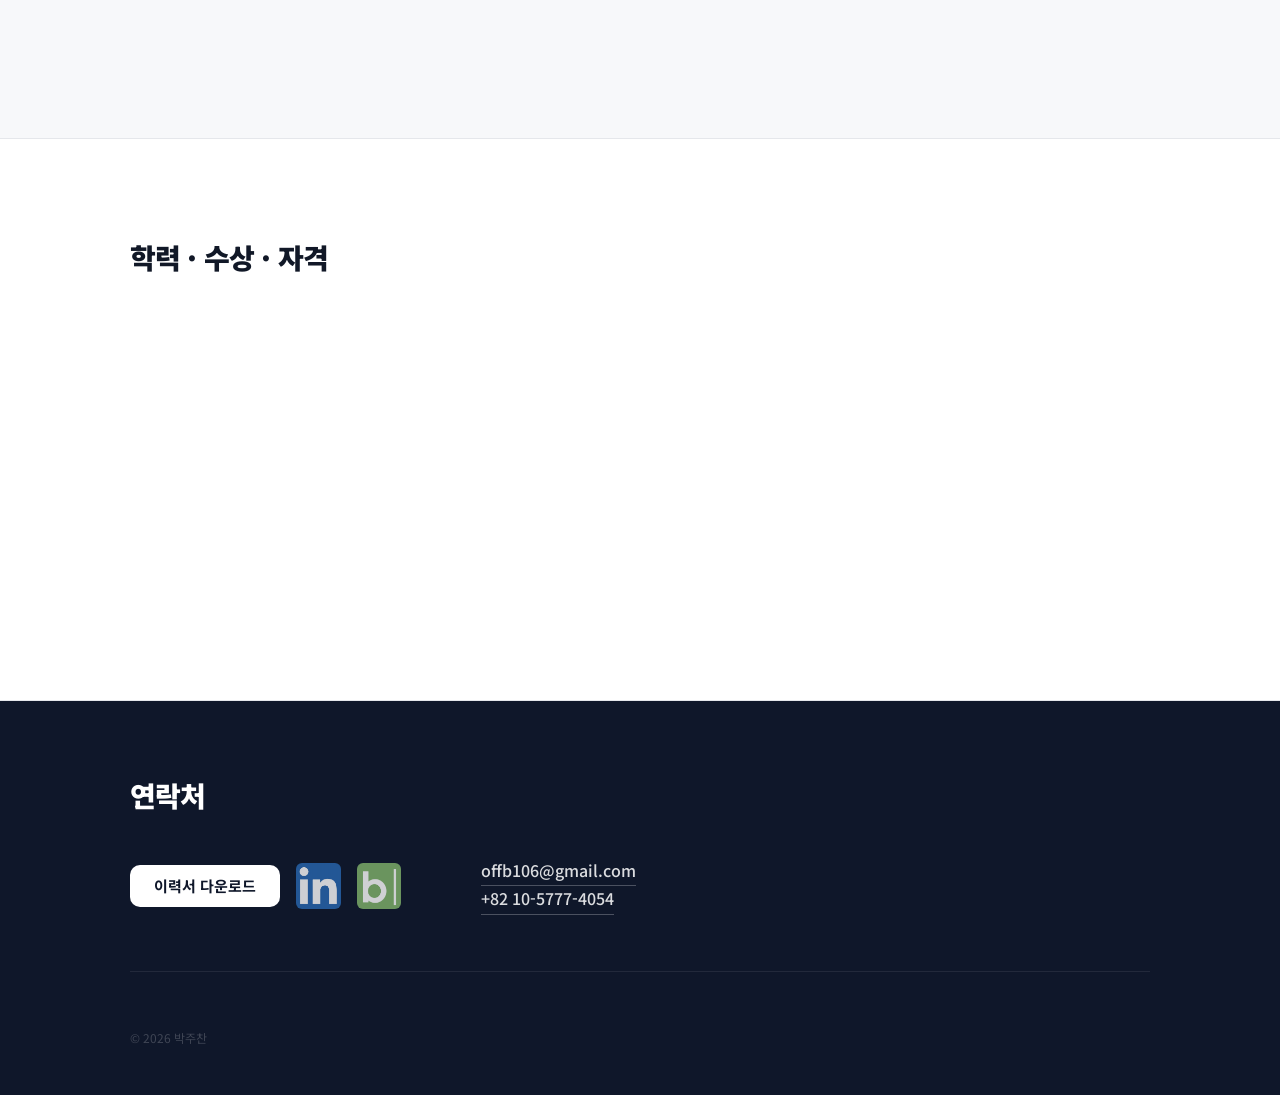
==== commit 436488ac: "Add OG image and meta tags for social preview Co-Authored-By: Claude Sonnet 4.6 <noreply@anthropic.c" ====
--- a/index.html
+++ b/index.html
@@ -8,6 +8,11 @@
   <link rel="preconnect" href="https://fonts.gstatic.com" crossorigin>
   <link href="https://fonts.googleapis.com/css2?family=Noto+Sans+KR:wght@300;400;500;700;900&display=swap" rel="stylesheet">
   <link rel="stylesheet" href="styles.css">
+  <meta property="og:title" content="박주찬 · 기술영업 담당자">
+  <meta property="og:description" content="파악하고, 제안하고, 설득하는 국내외 기술영업 담당자">
+  <meta property="og:image" content="https://truman-ai.github.io/portfolio/og-image.png">
+  <meta property="og:url" content="https://truman-ai.github.io/portfolio/">
+  <meta property="og:type" content="website">
 </head>
 <body>
 
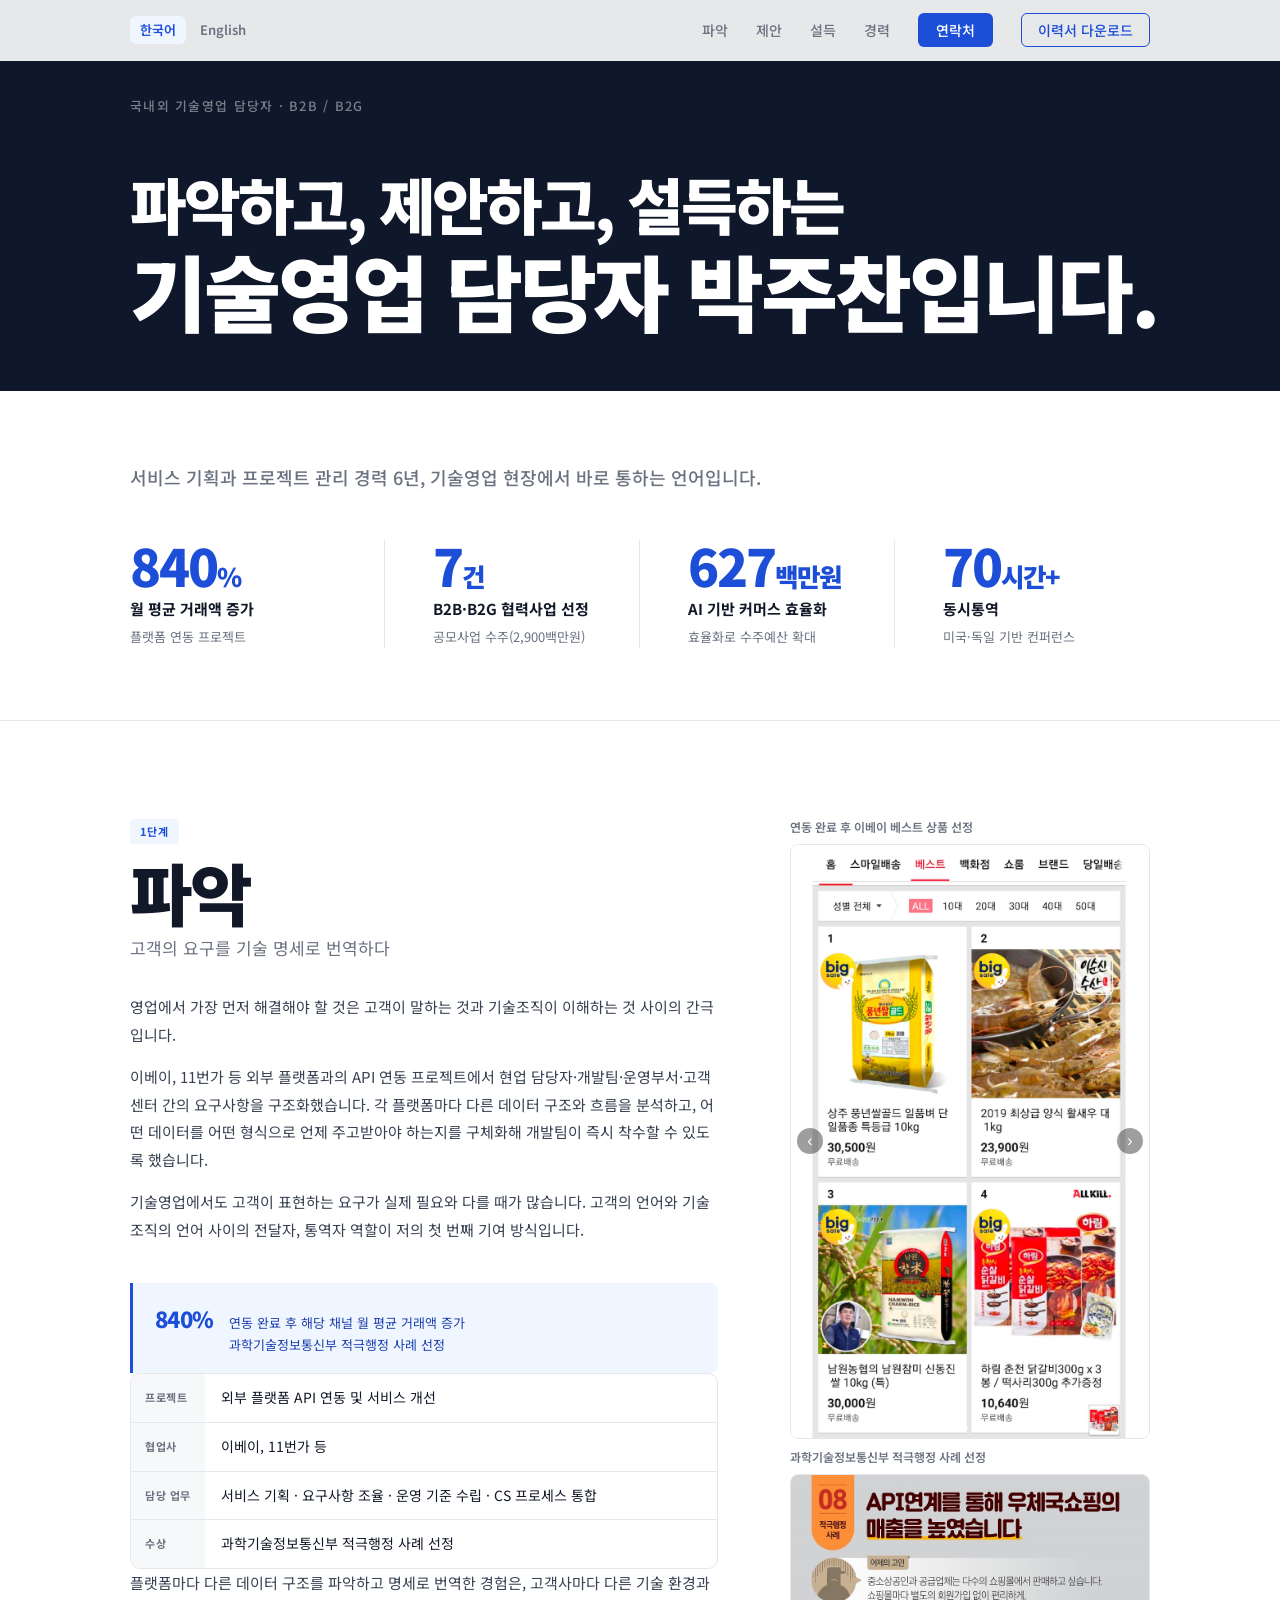
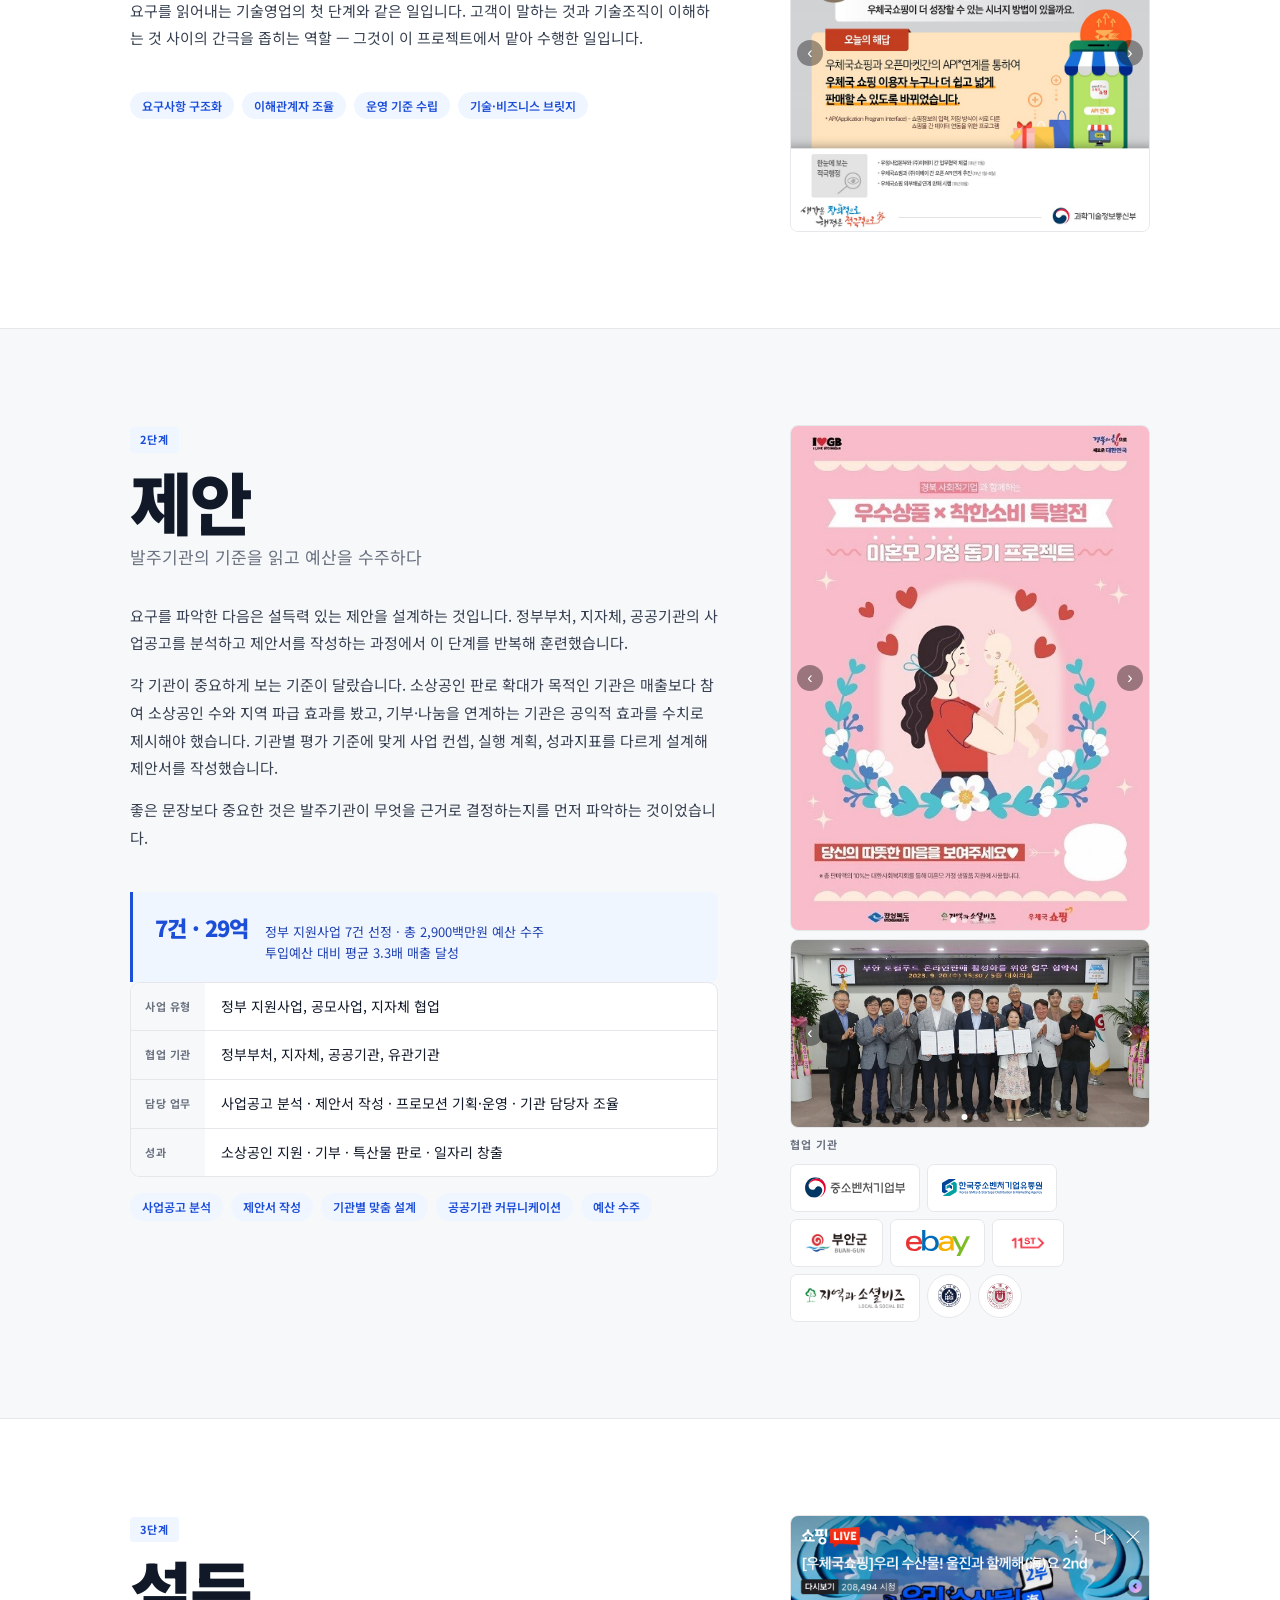
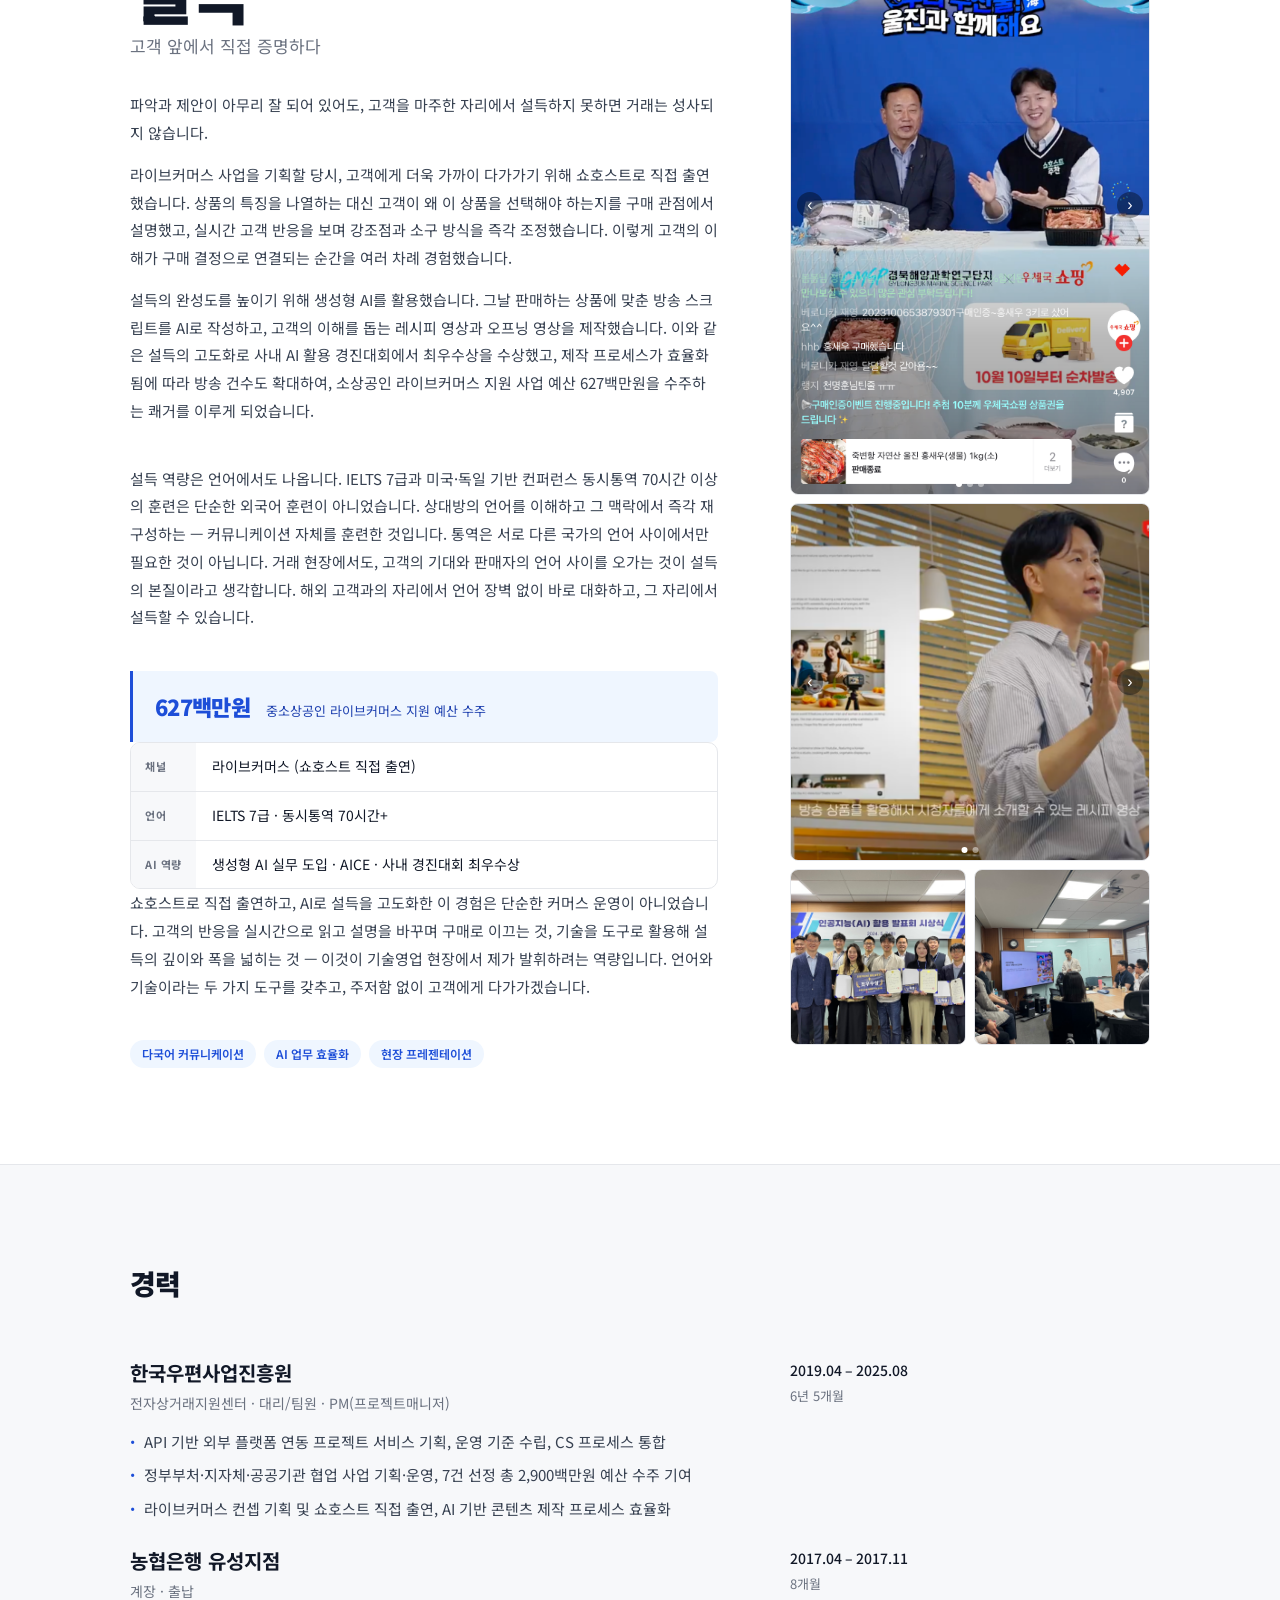
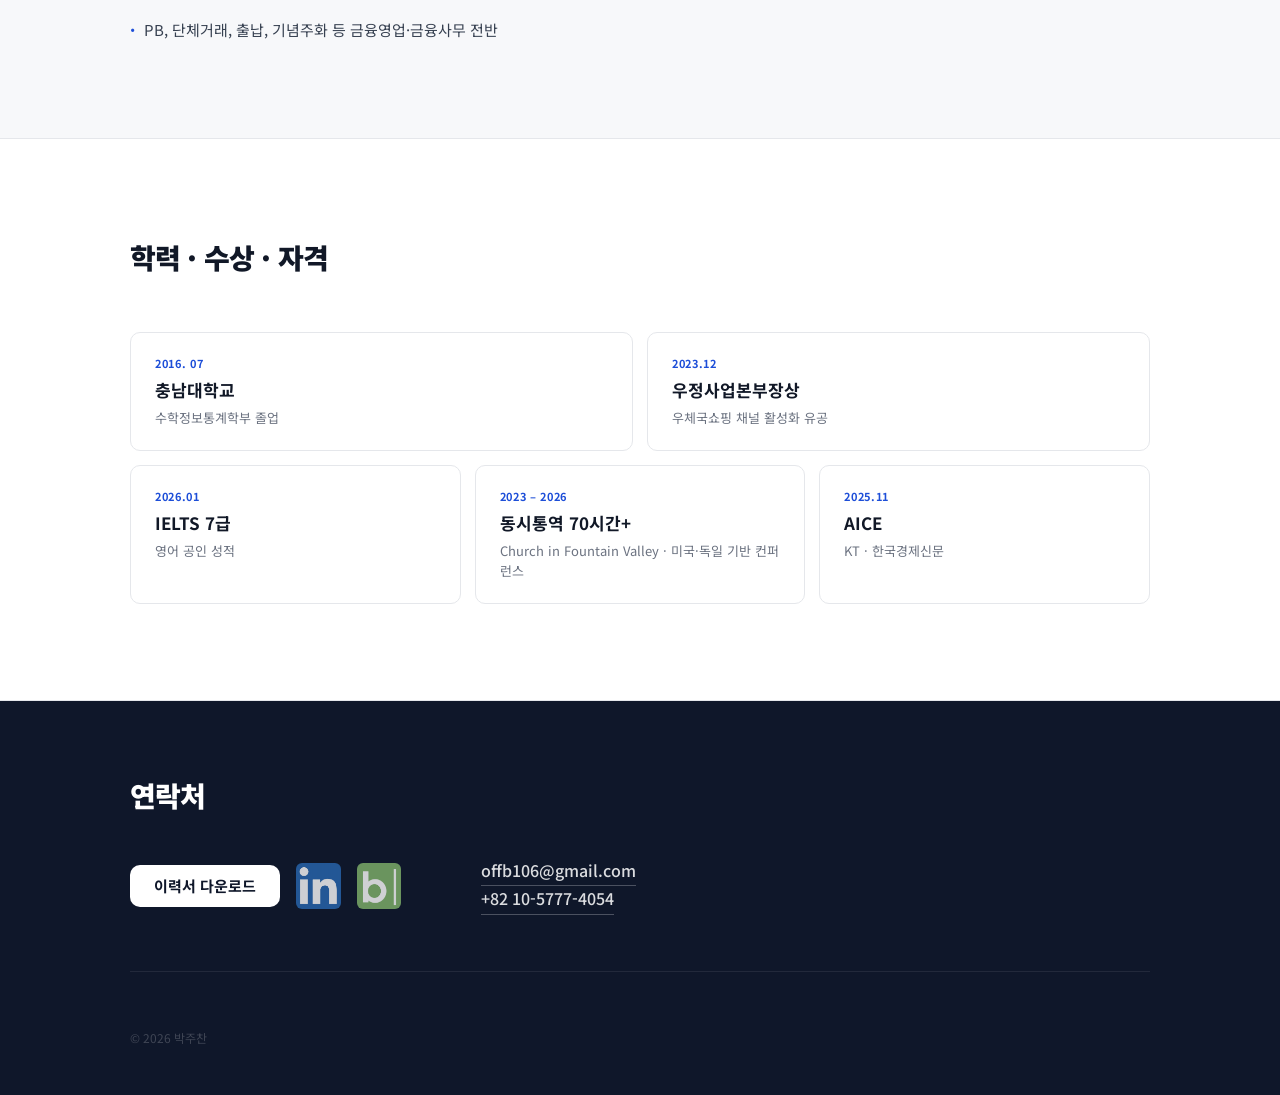
==== commit ad1427e2: "Add 전담셀러 image to 제안 section first slider Co-Authored-By: Claude Sonnet 4.6 <noreply@anthropic.com>" ====
--- a/index.html
+++ b/index.html
@@ -237,6 +237,7 @@
                 <img src="2. 대외 협업형 사업 및 온라인 프로모션 운영/미혼모돕기.png" alt="미혼모돕기 1" class="slider-slide">
                 <img src="2. 대외 협업형 사업 및 온라인 프로모션 운영/미혼모돕기2.jpg" alt="미혼모돕기 2" class="slider-slide">
                 <img src="2. 대외 협업형 사업 및 온라인 프로모션 운영/부안 일자리.png" alt="부안 일자리" class="slider-slide">
+                <img src="2. 대외 협업형 사업 및 온라인 프로모션 운영/전담셀러.jpeg" alt="전담셀러" class="slider-slide">
               </div>
               <button class="slider-btn slider-prev" aria-label="이전">&#8249;</button>
               <button class="slider-btn slider-next" aria-label="다음">&#8250;</button>
@@ -244,6 +245,7 @@
                 <button class="slider-dot active" aria-label="1번 사진"></button>
                 <button class="slider-dot" aria-label="2번 사진"></button>
                 <button class="slider-dot" aria-label="3번 사진"></button>
+                <button class="slider-dot" aria-label="4번 사진"></button>
               </div>
             </div>
             <div class="img-slider">
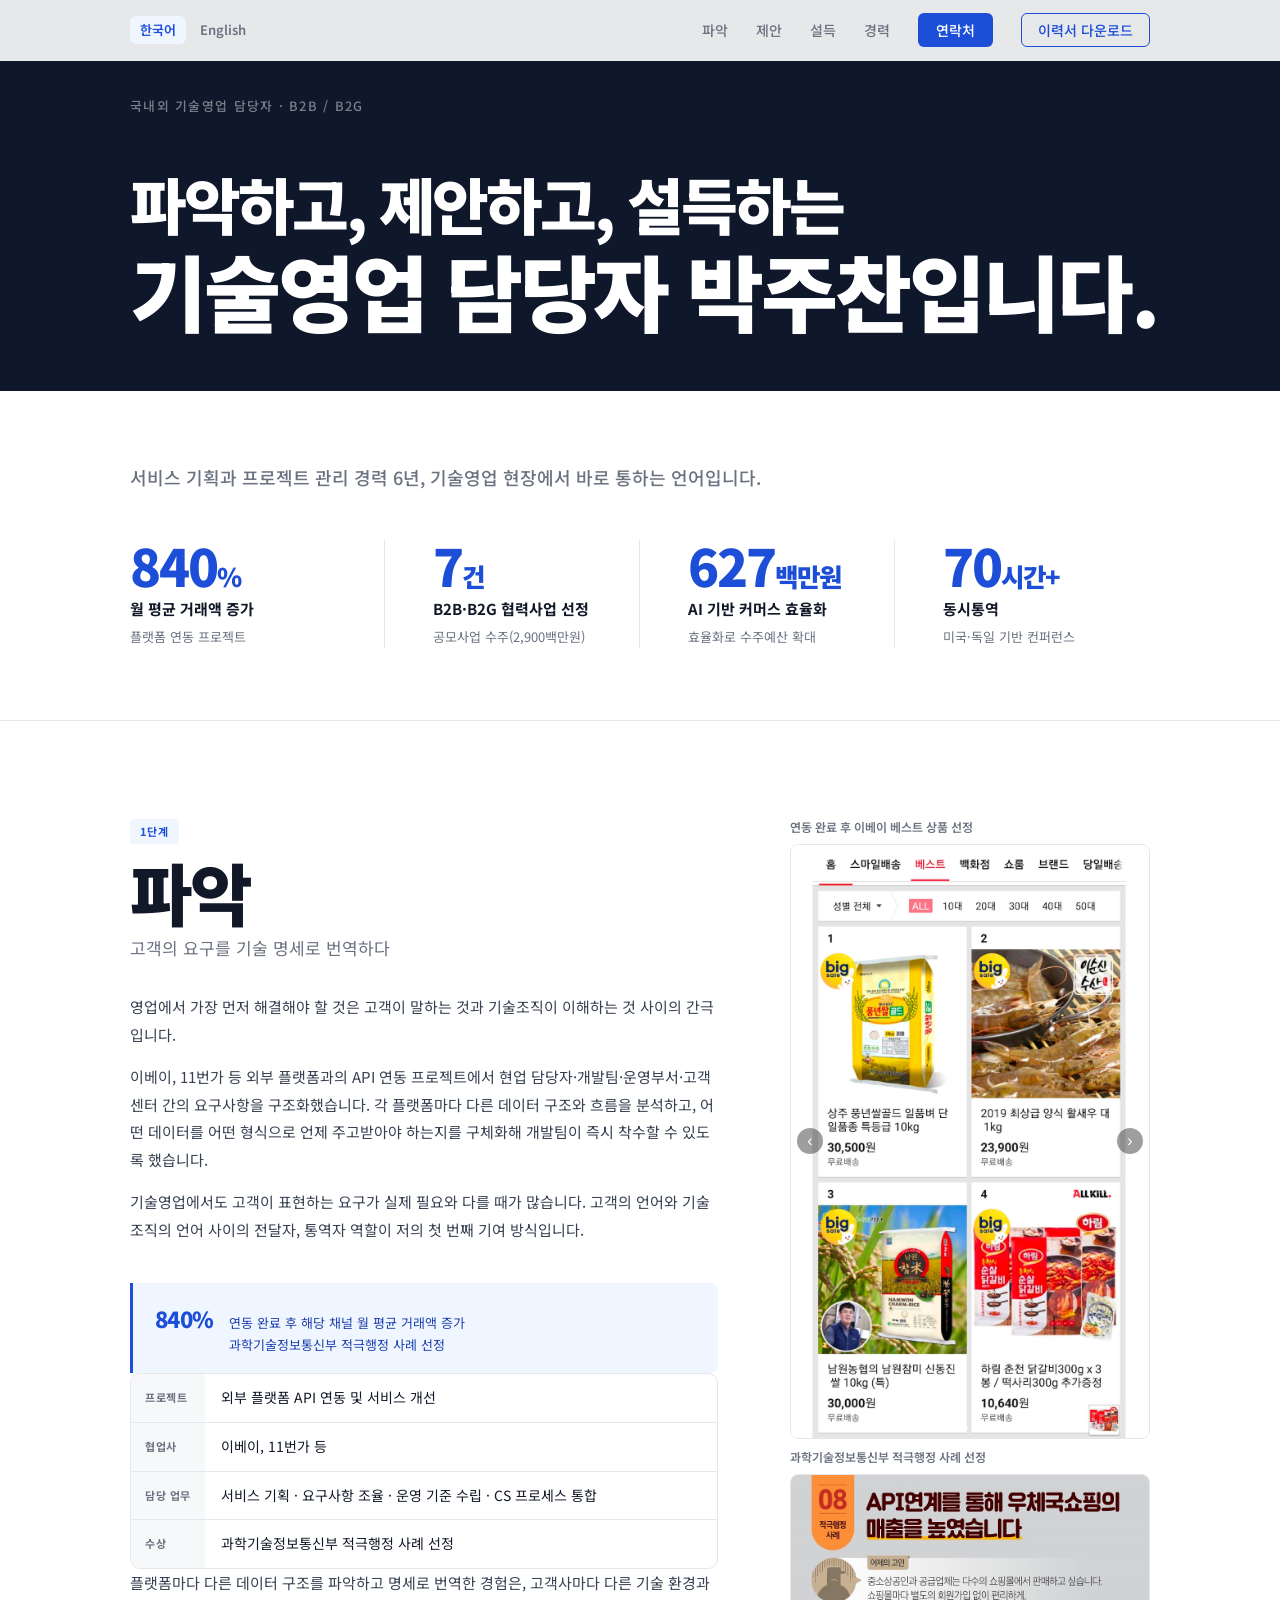
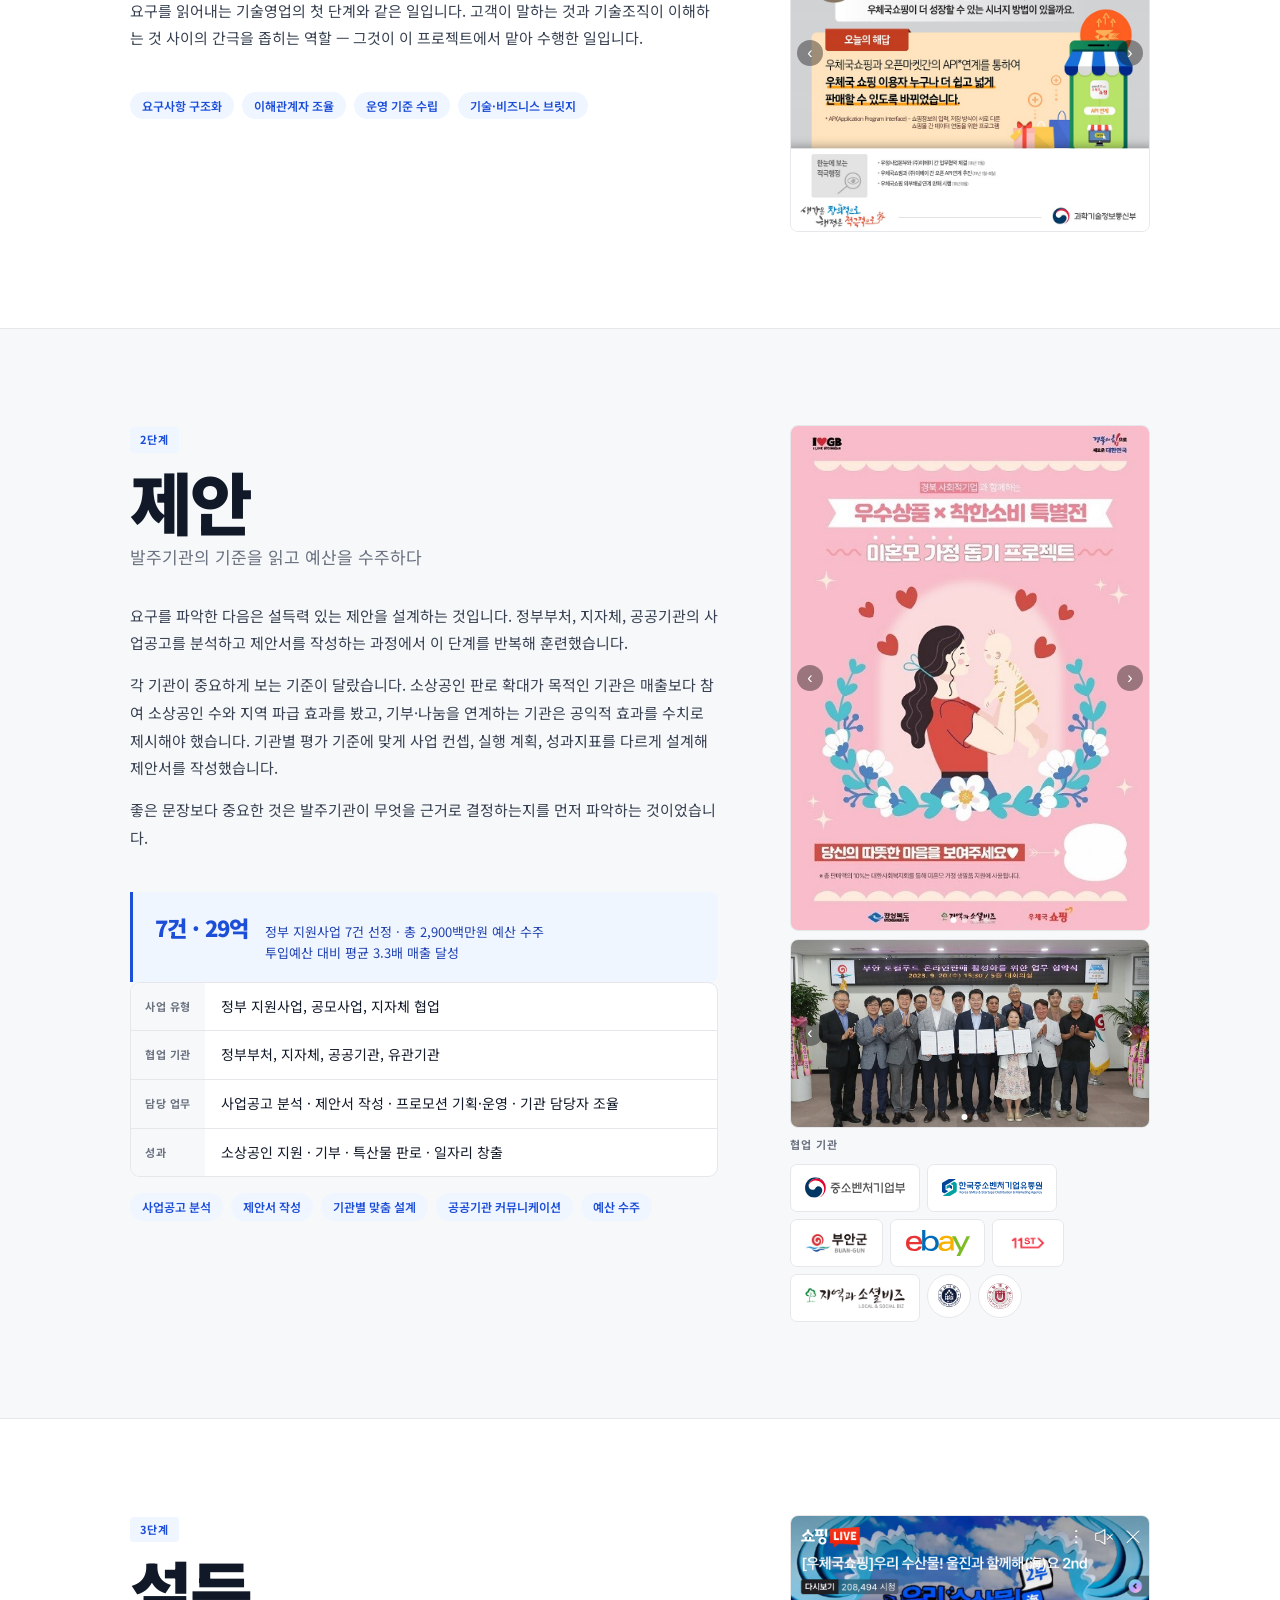
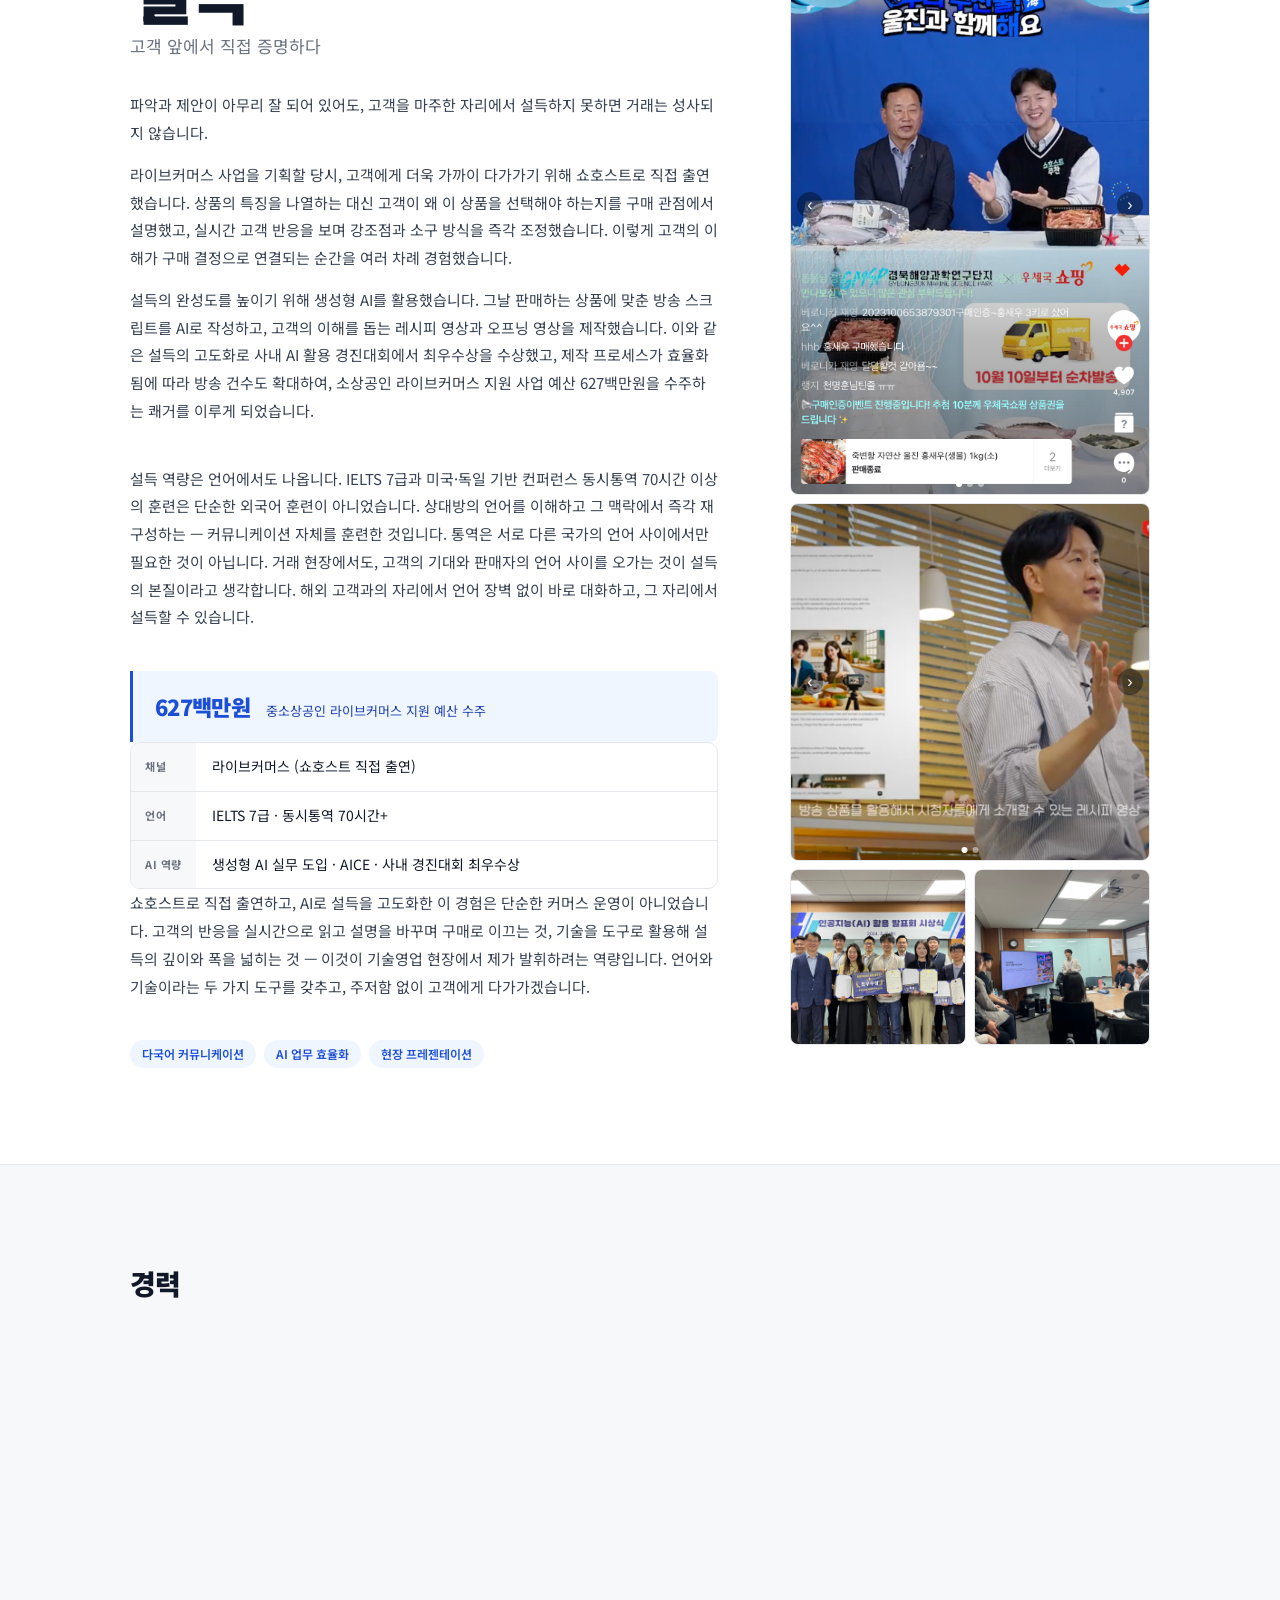
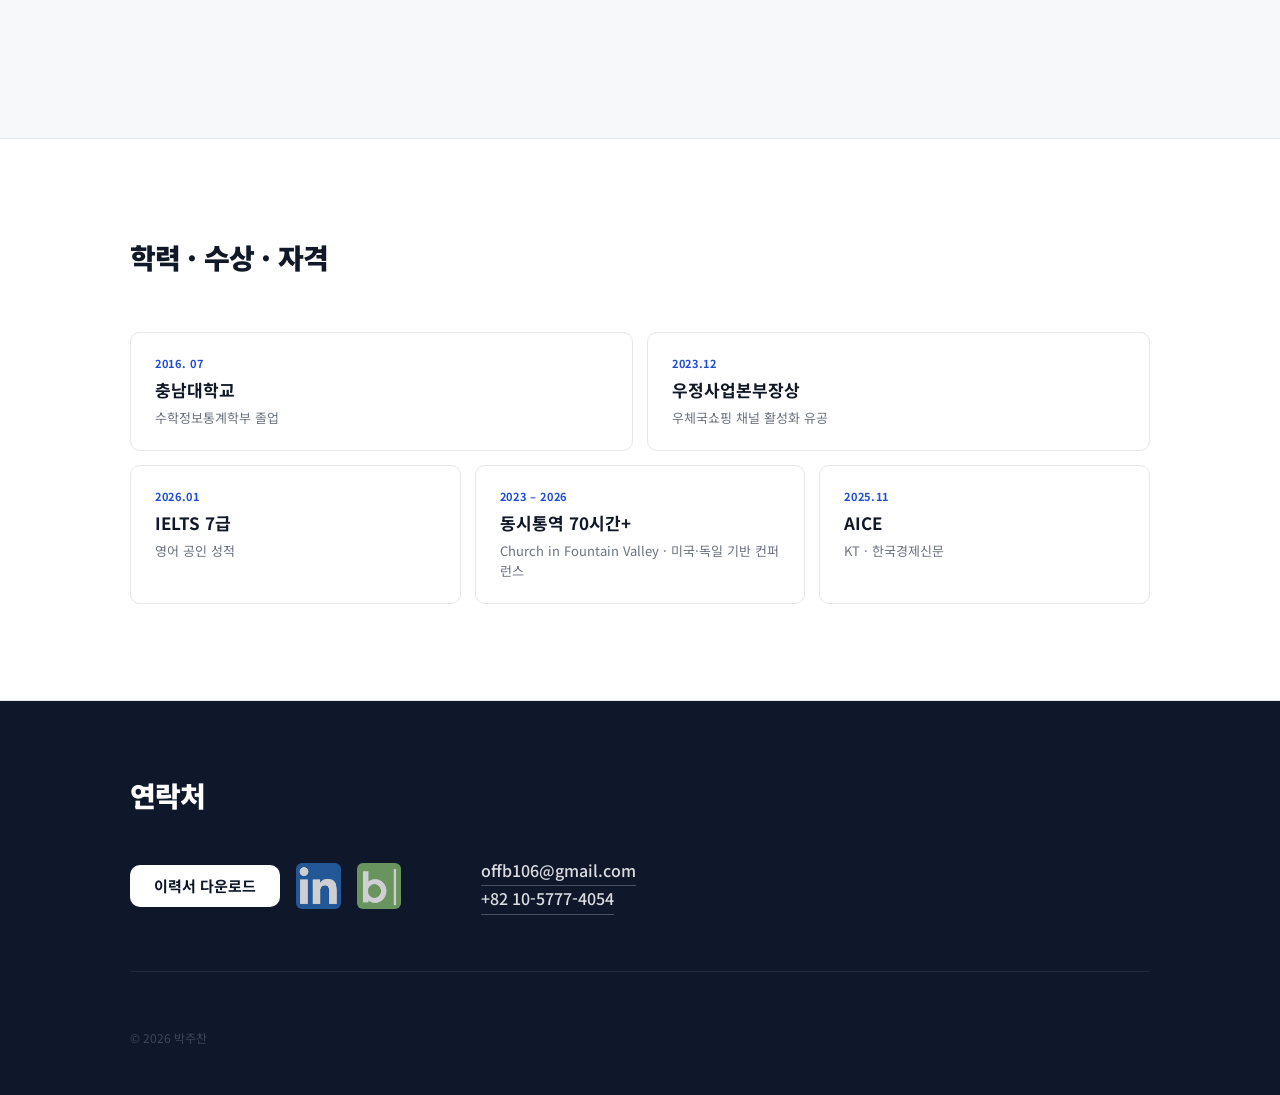
==== commit f341ed4d: "Fix 전담셀러 image extension: jpeg → png Co-Authored-By: Claude Sonnet 4.6 <noreply@anthropic.com>" ====
--- a/index.html
+++ b/index.html
@@ -237,7 +237,7 @@
                 <img src="2. 대외 협업형 사업 및 온라인 프로모션 운영/미혼모돕기.png" alt="미혼모돕기 1" class="slider-slide">
                 <img src="2. 대외 협업형 사업 및 온라인 프로모션 운영/미혼모돕기2.jpg" alt="미혼모돕기 2" class="slider-slide">
                 <img src="2. 대외 협업형 사업 및 온라인 프로모션 운영/부안 일자리.png" alt="부안 일자리" class="slider-slide">
-                <img src="2. 대외 협업형 사업 및 온라인 프로모션 운영/전담셀러.jpeg" alt="전담셀러" class="slider-slide">
+                <img src="2. 대외 협업형 사업 및 온라인 프로모션 운영/전담셀러.png" alt="전담셀러" class="slider-slide">
               </div>
               <button class="slider-btn slider-prev" aria-label="이전">&#8249;</button>
               <button class="slider-btn slider-next" aria-label="다음">&#8250;</button>
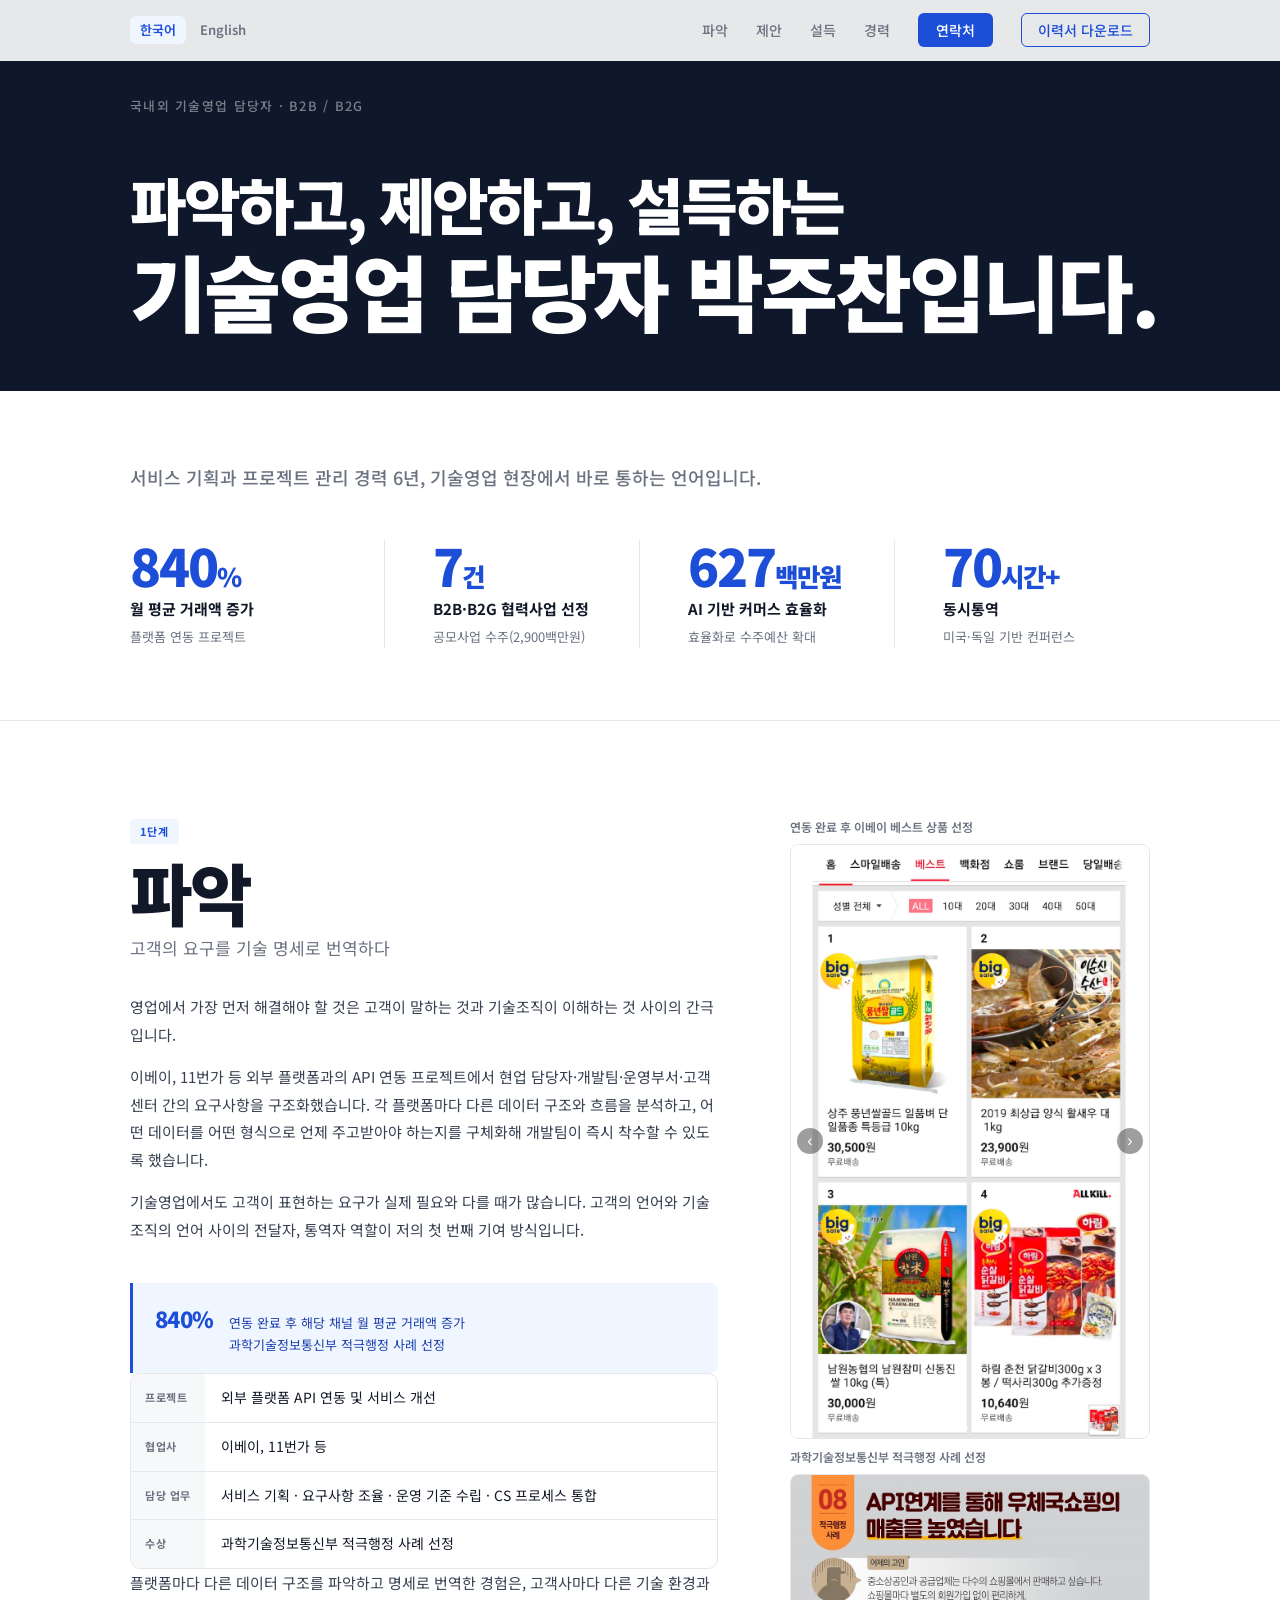
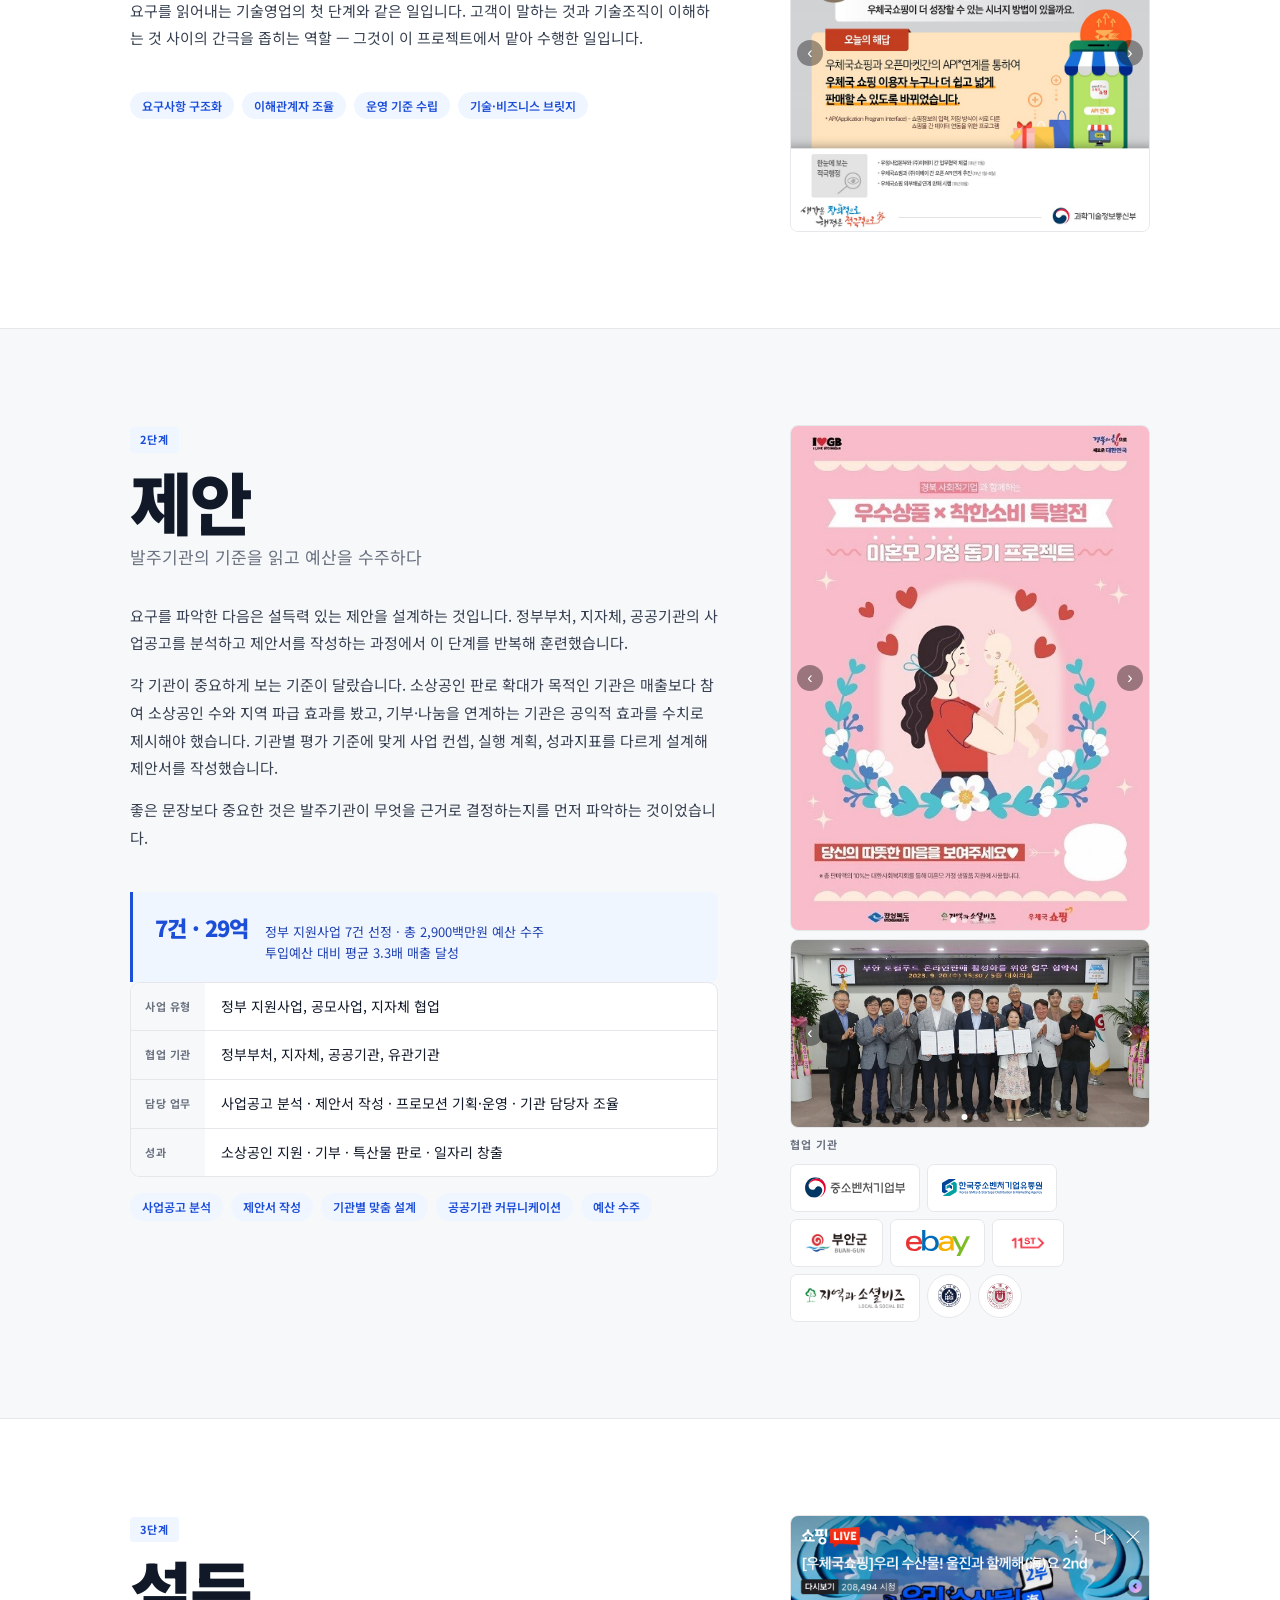
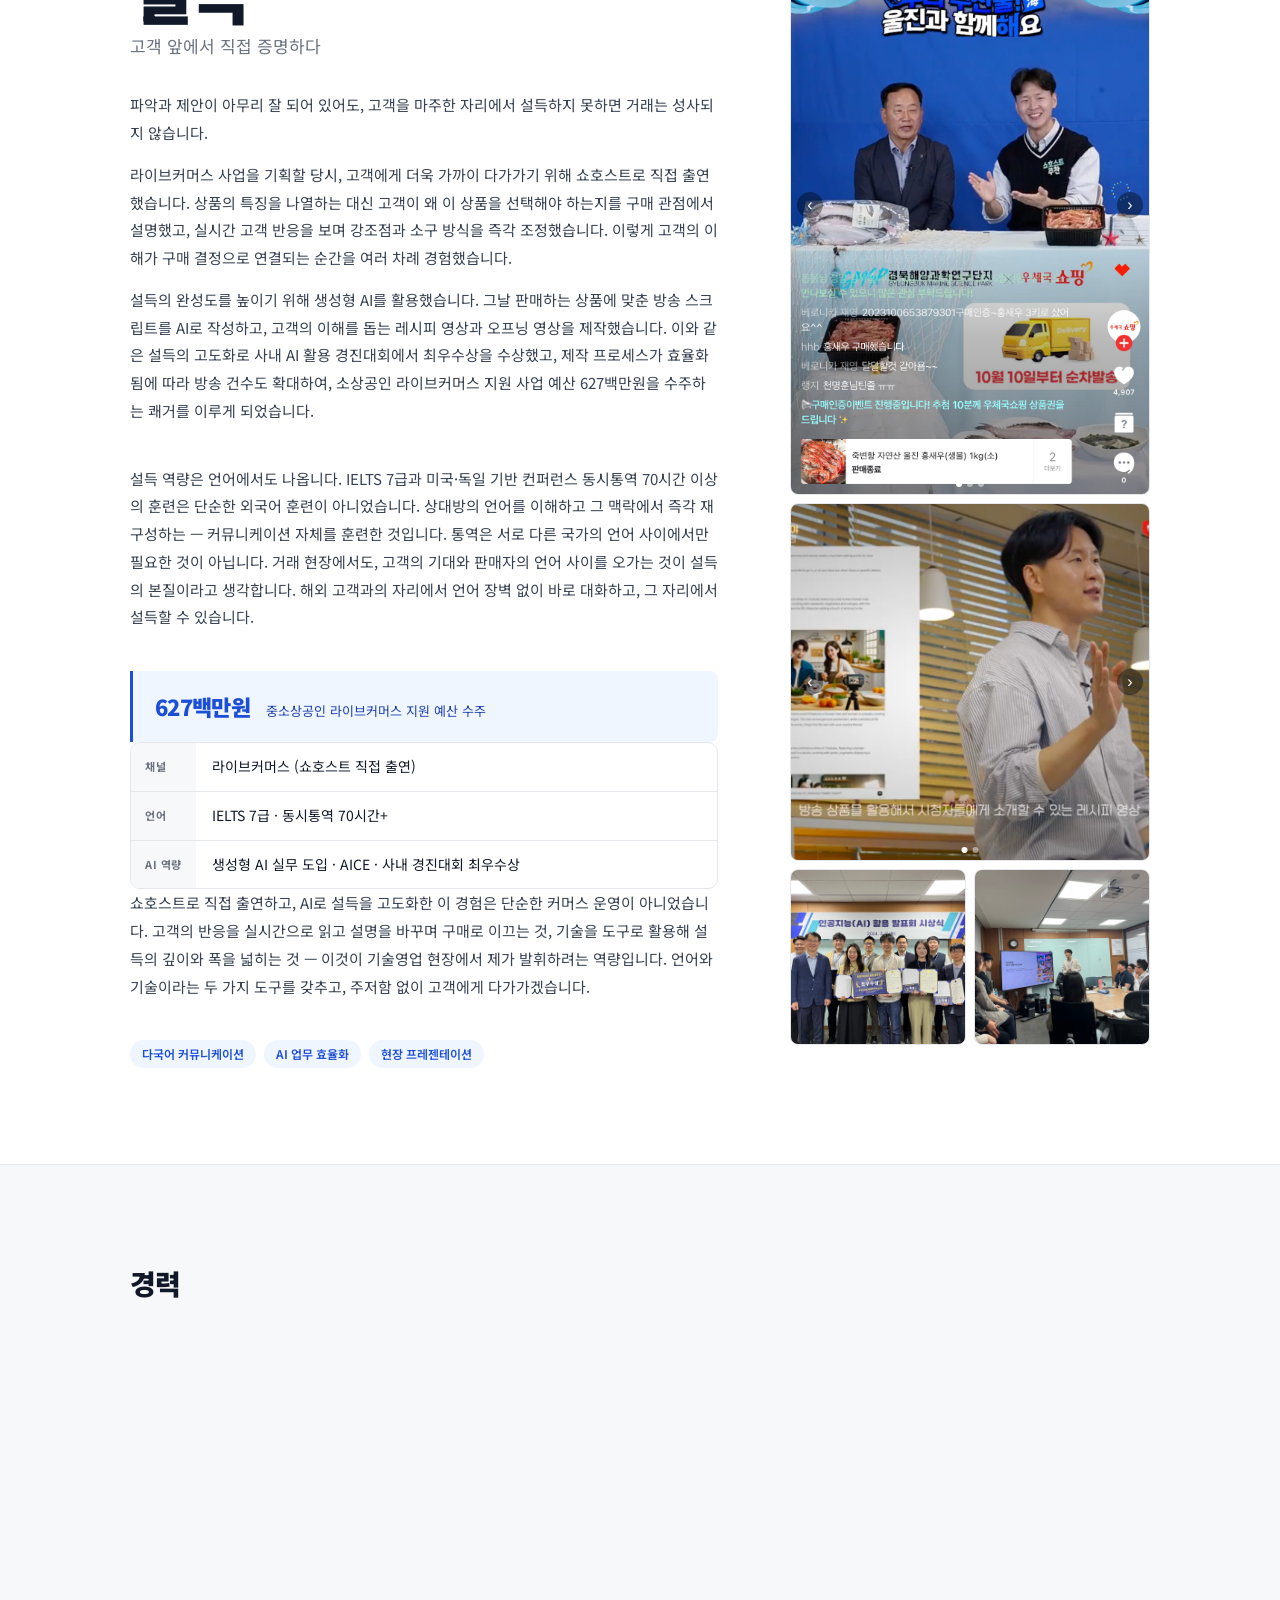
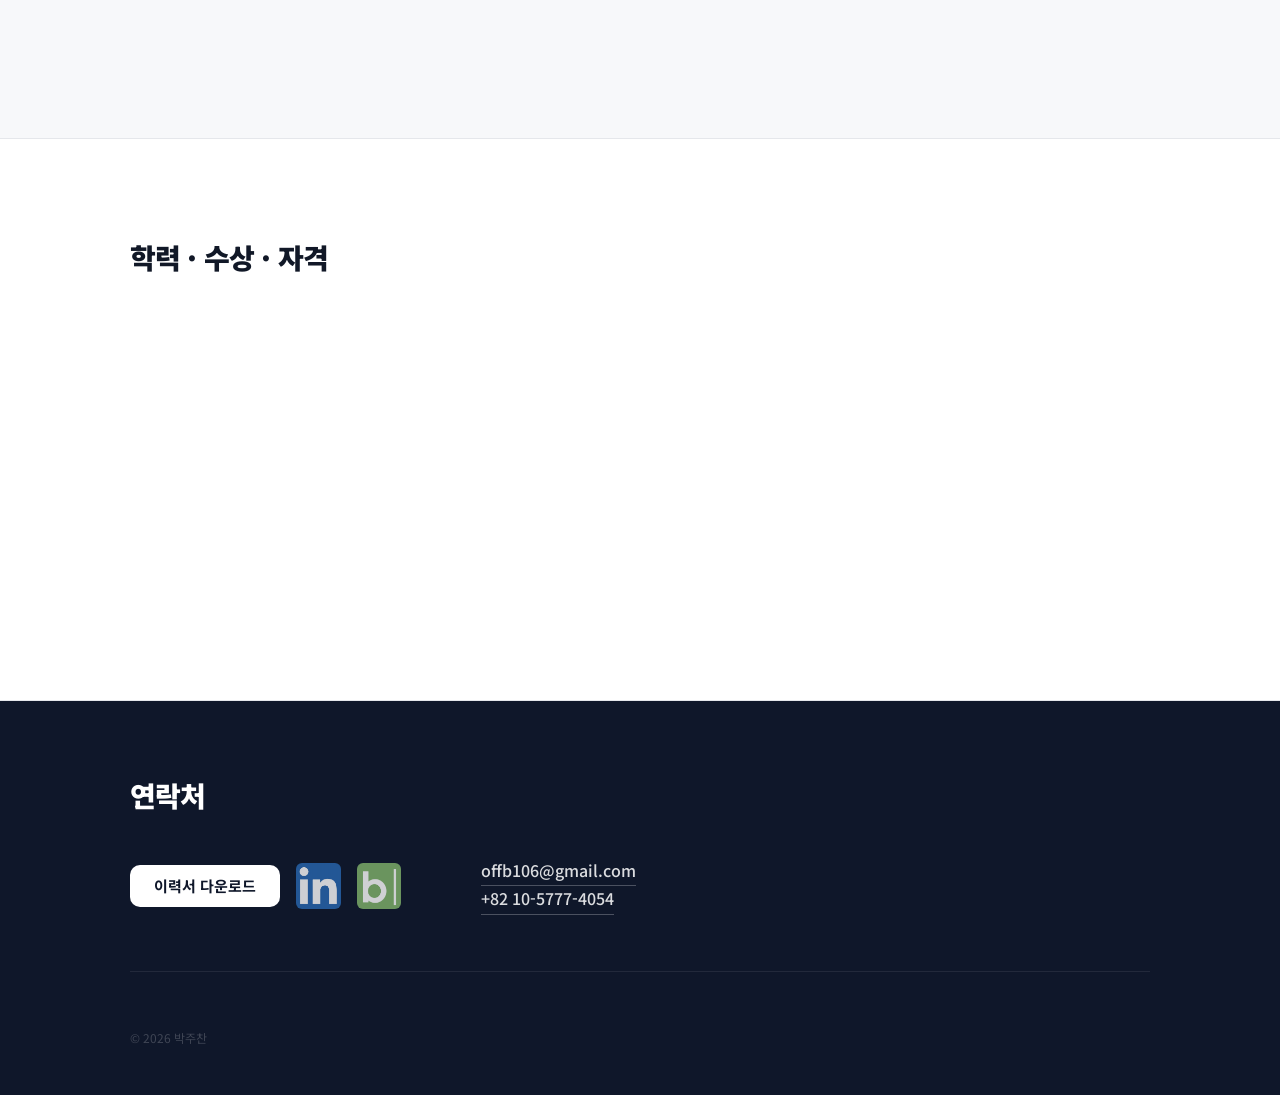
==== commit cb889751: "Update career section: 농협은행 유성지점 → 농협은행 Co-Authored-By: Claude Sonnet 4.6 <noreply@anthropic.com>" ====
--- a/index.html
+++ b/index.html
@@ -405,7 +405,7 @@
         <div class="case-main">
           
           <div class="career-content">
-            <h3>농협은행 유성지점</h3>
+            <h3>농협은행</h3>
             <p class="career-role">계장 · 출납</p>
             <ul>
               <li>PB, 단체거래, 출납, 기념주화 등 금융영업·금융사무 전반</li>
